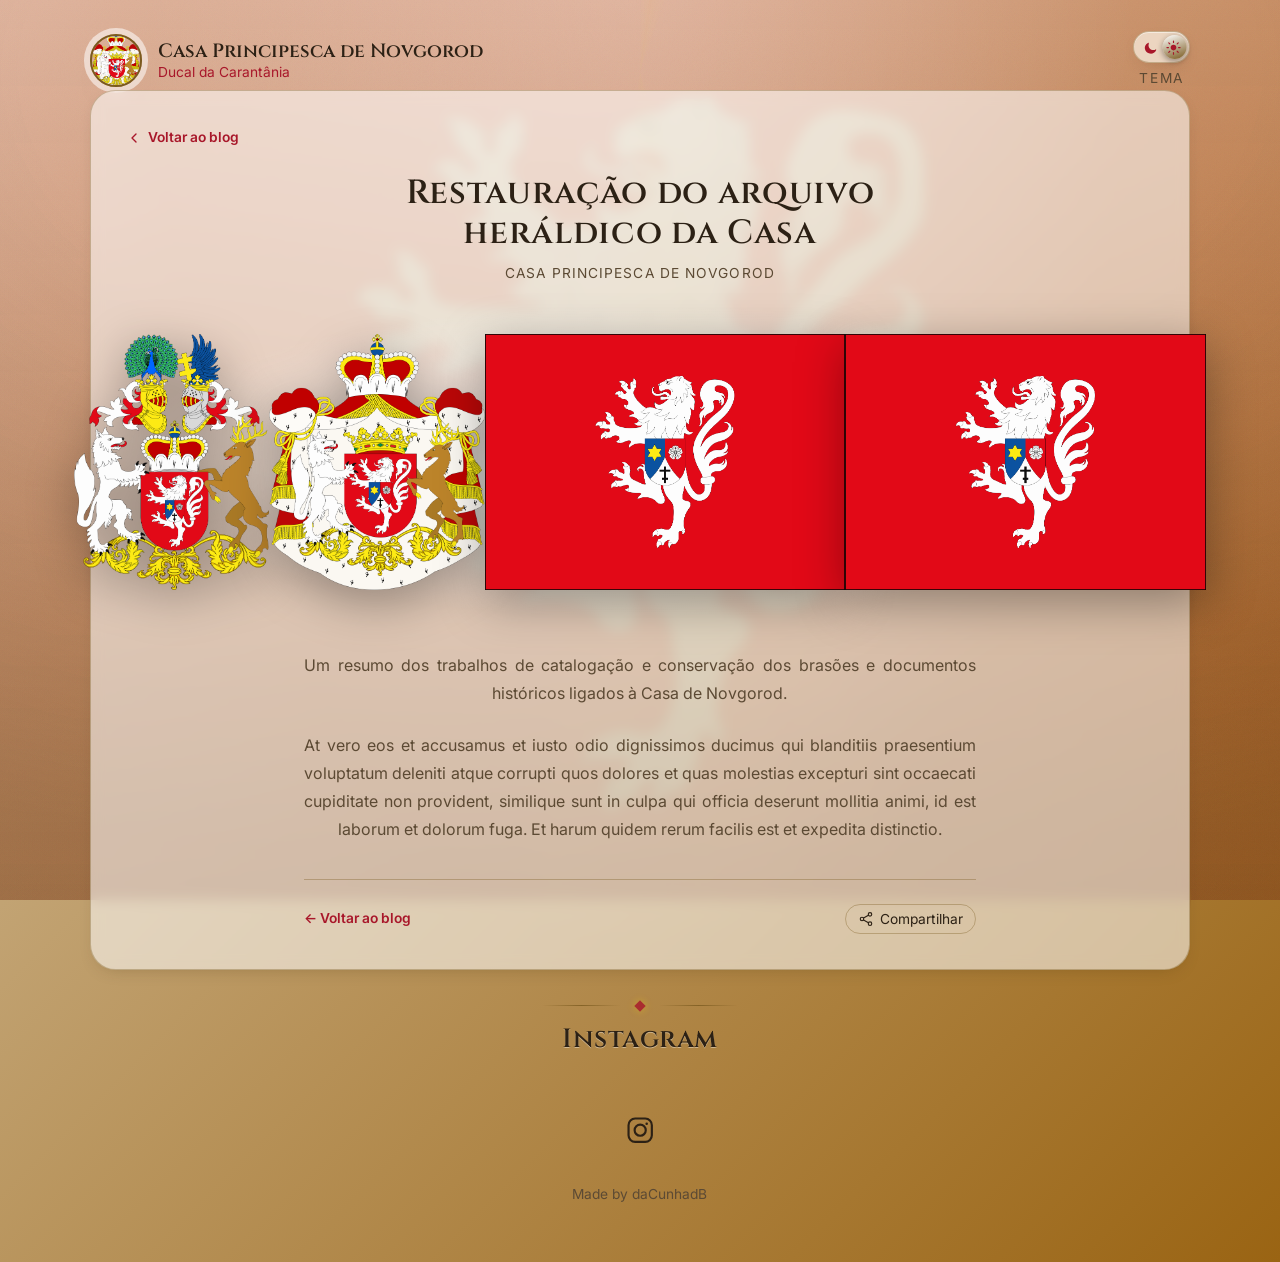
==== blog0001.html @ 318460b1 "Blog" ====
<!DOCTYPE html>
<html lang="pt-BR">
  <head>
    <meta charset="UTF-8" />
    <meta http-equiv="X-UA-Compatible" content="IE=edge" />
    <meta name="viewport" content="width=device-width, initial-scale=1.0" />
    <meta name="robots" content="noindex,nofollow" />
    <meta name="theme-color" content="#382e2e" />
    <meta
      name="description"
      content="Restauração do arquivo heráldico da Casa Principesca de Novgorod: catalogação e conservação de brasões e documentos históricos."
    />

    <meta property="og:type" content="article" />
    <meta property="og:title" content="Restauração do arquivo heráldico da Casa — Blog" />
    <meta property="og:description" content="Casa Principesca de Novgorod e Ducal da Carantânia" />
    <meta property="og:image" content="./assets/brasao-grandes-armas.png" />
    <meta property="og:url" content="https://valukassmolensk.github.io/novgorod/blog0001.html" />

    <link rel="icon" type="image/png" href="./assets/card.png" />
    <link rel="shortcut icon" type="image/png" href="./assets/card.png" />
    <link rel="canonical" href="https://valukassmolensk.github.io/novgorod/blog0001.html" />

    <title>Restauração do arquivo heráldico da Casa — Casa Principesca de Novgorod</title>

    <link rel="preconnect" href="https://fonts.googleapis.com" />
    <link rel="preconnect" href="https://fonts.gstatic.com" crossorigin />
    <link
      href="https://fonts.googleapis.com/css2?family=Cinzel:wght@500;600;700&family=Inter:wght@400;500;600&display=swap"
      rel="stylesheet"
    />
    <link rel="stylesheet" href="./style.css" />
    <noscript>
      <style>
        .reveal {
          opacity: 1 !important;
          transform: none !important;
        }
      </style>
    </noscript>
  </head>

  <body>
    <!-- Cena de fundo: bandeira animada + véu de profundidade + raios de luz + textura -->
    <div class="scene" aria-hidden="true">
      <div class="scene__flag"></div>
      <div class="scene__vignette"></div>
      <div class="scene__rays"></div>
      <div class="scene__grain"></div>
    </div>

    <!-- Filtro SVG usado para dar à bandeira um leve ondular de tecido -->
    <svg class="sr-only-svg" aria-hidden="true" focusable="false">
      <filter id="cloth-wave" x="-20%" y="-20%" width="140%" height="140%">
        <feTurbulence
          type="fractalNoise"
          baseFrequency="0.008 0.014"
          numOctaves="2"
          seed="7"
          result="noise"
        >
          <animate
            attributeName="baseFrequency"
            dur="26s"
            values="0.008 0.014;0.012 0.009;0.008 0.014"
            repeatCount="indefinite"
          />
        </feTurbulence>
        <feDisplacementMap in="SourceGraphic" in2="noise" scale="22" xChannelSelector="R" yChannelSelector="G" />
      </filter>
    </svg>

    <div class="progress-banner" id="progressBanner" aria-hidden="true"></div>

    <div class="container">
      <header class="hero hero--compact">
        <a class="brand-link" href="./index.html" aria-label="Voltar à página inicial da Casa de Novgorod">
          <div class="avatar avatar--sm">
            <img
              id="avatarImg"
              src="./assets/card.png"
              alt="Selo da Casa Principesca de Novgorod"
              width="64"
              height="64"
            />
          </div>
          <span class="brand-link__text">
            <strong>Casa Principesca de Novgorod</strong>
            <em>Ducal da Carantânia</em>
          </span>
        </a>

        <div class="theme-toggle-wrap">
          <button
            id="themeToggle"
            class="theme-toggle"
            type="button"
            role="switch"
            aria-checked="false"
            aria-label="Alternar entre tema escuro e claro"
          >
            <svg class="icon icon-moon" viewBox="0 0 24 24" aria-hidden="true" focusable="false">
              <path
                fill="currentColor"
                d="M20.4 14.9c-1.6.9-3.4 1.3-5.3.9-2.7-.5-4.9-2.4-5.8-4.9-.6-1.7-.6-3.5 0-5.1.3-.8-.5-1.6-1.3-1.2C4.4 6.3 2.5 9.9 3.1 13.7c.6 4 3.9 7.2 7.9 7.8 4.3.6 8.2-1.7 9.9-5.4.4-.8-.4-1.6-1.2-1.2z"
              />
            </svg>
            <svg class="icon icon-sun" viewBox="0 0 24 24" aria-hidden="true" focusable="false">
              <circle cx="12" cy="12" r="4.4" fill="currentColor" />
              <g stroke="currentColor" stroke-width="1.8" stroke-linecap="round">
                <line x1="12" y1="1.6" x2="12" y2="4" />
                <line x1="12" y1="20" x2="12" y2="22.4" />
                <line x1="1.6" y1="12" x2="4" y2="12" />
                <line x1="20" y1="12" x2="22.4" y2="12" />
                <line x1="4.5" y1="4.5" x2="6.2" y2="6.2" />
                <line x1="17.8" y1="17.8" x2="19.5" y2="19.5" />
                <line x1="4.5" y1="19.5" x2="6.2" y2="17.8" />
                <line x1="17.8" y1="6.2" x2="19.5" y2="4.5" />
              </g>
            </svg>
            <span class="toggle-knob"></span>
          </button>
          <span class="toggle-label">Tema</span>
        </div>
      </header>

      <main>
        <article
          class="post reveal"
          data-share-title="Restauração do arquivo heráldico da Casa"
          data-share-url="https://valukassmolensk.github.io/novgorod/blog0001.html"
        >
          <a class="post__back" href="./index.html#blog">
            <svg class="icon" viewBox="0 0 24 24" aria-hidden="true" focusable="false">
              <path
                fill="none"
                stroke="currentColor"
                stroke-width="2"
                stroke-linecap="round"
                stroke-linejoin="round"
                d="M15 18l-6-6 6-6"
              />
            </svg>
            Voltar ao blog
          </a>

          <header class="post__header">
            <h1>Restauração do arquivo heráldico da Casa</h1>
            <p class="post__meta">Casa Principesca de Novgorod</p>
          </header>

          <div class="post__hero">
            <img
              src="./assets/brasao-grandes-armas.png"
              alt="Grandes Armas da Casa de Novgorod"
              loading="lazy"
              decoding="async"
            />
              <img
              src="./assets/brasao-pequenas-armas.png"
              alt="Pequenas Armas da Casa de Novgorod"
              loading="lazy"
              decoding="async"
            />
              <img
              src="./assets/bandeira.png"
              alt="Bandeira da Casa"
              loading="lazy"
              decoding="async"
            />
              <img
              src="./assets/bandeira-da-corte.png"
              alt="Bandeira da Côrte"
              loading="lazy"
              decoding="async"
            />
          </div>

          <div class="post__body">
            <p>
              Um resumo dos trabalhos de catalogação e conservação dos brasões e documentos
              históricos ligados à Casa de Novgorod.
            </p>
            <!-- Substitua o parágrafo abaixo pelo conteúdo real da publicação -->
            <p>
              At vero eos et accusamus et iusto odio dignissimos ducimus qui blanditiis
              praesentium voluptatum deleniti atque corrupti quos dolores et quas molestias
              excepturi sint occaecati cupiditate non provident, similique sunt in culpa qui
              officia deserunt mollitia animi, id est laborum et dolorum fuga. Et harum quidem
              rerum facilis est et expedita distinctio.
            </p>
          </div>

          <div class="post__actions">
            <a href="./index.html#blog" class="blog-post__link">← Voltar ao blog</a>
            <button class="share-btn" type="button" aria-label="Compartilhar publicação">
              <svg class="icon" viewBox="0 0 24 24" aria-hidden="true" focusable="false">
                <g fill="none" stroke="currentColor" stroke-width="1.7" stroke-linecap="round" stroke-linejoin="round">
                  <circle cx="18" cy="5" r="2.6" />
                  <circle cx="6" cy="12" r="2.6" />
                  <circle cx="18" cy="19" r="2.6" />
                  <line x1="8.3" y1="10.6" x2="15.7" y2="6.4" />
                  <line x1="8.3" y1="13.4" x2="15.7" y2="17.6" />
                </g>
              </svg>
              <span>Compartilhar</span>
            </button>
          </div>
        </article>
      </main>

      <footer>
        <div class="divider" aria-hidden="true"><span class="divider__mark"></span></div>

        <h2 class="section-title">Instagram</h2>
        <ul class="social" id="social">
          <li>
            <a
              href="https://instagram.com/armice.novgorod"
              aria-label="Instagram da Casa de Novgorod"
              target="_blank"
              rel="noopener"
            >
              <svg class="icon" viewBox="0 0 24 24" aria-hidden="true" focusable="false">
                <g fill="none" stroke="currentColor" stroke-width="1.7">
                  <rect x="2.8" y="2.8" width="18.4" height="18.4" rx="5.2" />
                  <circle cx="12" cy="12" r="4.4" />
                  <circle cx="17.15" cy="6.85" r="1" fill="currentColor" stroke="none" />
                </g>
              </svg>
            </a>
          </li>
        </ul>

        <p class="credit">
          <a href="https://www.instagram.com/dacunhadb" target="_blank" rel="noopener">Made by daCunhadB</a>
        </p>
      </footer>
    </div>

    <div id="toast" class="toast" role="status" aria-live="polite"></div>

    <script src="./scripts.js"></script>
  </body>
</html>
---- style.css ----
/* ==========================================================================
   Casa Principesca de Novgorod — folha de estilos
   Organização:
   1. Reset & tokens (design system)
   2. Cena de fundo animada (bandeira, véu, raios, textura)
   3. Base tipográfica e utilitários
   4. Barra de progresso (rolagem)
   5. Cabeçalho / perfil / alternador de tema
   6. Ornamentos e divisores
   7. Blog
   8. Links externos
   9. Legado (texto + emblema)
   10. Multimídia
   11. Rodapé / redes sociais
   12. Animações de revelação
   13. Toast (feedback de compartilhamento)
   14. Media queries — responsividade
   15. Acessibilidade (foco, movimento reduzido)
   ========================================================================== */

/* -------------------------------------------------------------------------
   1. Reset & tokens
   ------------------------------------------------------------------------- */
*,
*::before,
*::after {
  margin: 0;
  padding: 0;
  box-sizing: border-box;
  -webkit-font-smoothing: antialiased;
  -moz-osx-font-smoothing: grayscale;
}

:root {
  /* --- Paleta "Império" (tema escuro, padrão) --- */
  --darkbrown: #382e2e;
  --lightbrown: #503b1f;
  --bg-degrees: 135deg;

  --ink: #d6d0c4;
  --ink-dim: #a89e8f;
  --stroke: #c9c9c9;
  --accent: #ffd700;
  --accent-deep: #a8172a;      /* vermelho extraído da bandeira */
  --accent-deep-ink: #ffb3ba;

  --surface: rgba(255, 255, 255, 0.06);
  --surface-hover: rgba(255, 255, 255, 0.1);
  --surface-strong: rgba(20, 15, 12, 0.55);
  --card-border: rgba(201, 201, 201, 0.35);

  --shadow-1: 0 6px 18px -8px rgba(0, 0, 0, 0.55);
  --shadow-2: 0 20px 48px -20px rgba(0, 0, 0, 0.65);
  --shadow-inset: inset 0 1px 0 rgba(255, 255, 255, 0.08);

  --body-bg: radial-gradient(
      ellipse at 50% -10%,
      rgba(255, 215, 0, 0.08),
      transparent 55%
    ),
    linear-gradient(var(--bg-degrees), var(--darkbrown) 0%, var(--lightbrown) 100%);

  /* --- Escala tipográfica fluida --- */
  --font-display: "Cinzel", "Times New Roman", serif;
  --font-body: "Inter", system-ui, sans-serif;

  --fs-hero: clamp(1.65rem, 1.15rem + 2.2vw, 2.6rem);
  --fs-h2: clamp(1.2rem, 1rem + 1vw, 1.65rem);
  --fs-h3: clamp(1.05rem, 0.95rem + 0.5vw, 1.25rem);
  --fs-body: clamp(0.92rem, 0.88rem + 0.2vw, 1rem);
  --fs-small: clamp(0.78rem, 0.75rem + 0.15vw, 0.86rem);

  /* --- Espaçamento --- */
  --space-1: 0.25rem;
  --space-2: 0.5rem;
  --space-3: 1rem;
  --space-4: 1.5rem;
  --space-5: 2.25rem;
  --space-6: 3.5rem;

  /* --- Forma & movimento --- */
  --radius-sm: 0.6rem;
  --radius-md: 1.1rem;
  --radius-lg: 1.6rem;
  --radius-pill: 999px;

  --ease-royal: cubic-bezier(0.22, 0.61, 0.36, 1);
  --dur-1: 0.25s;
  --dur-2: 0.45s;
  --dur-3: 0.9s;
}

/* --- Paleta "Restauração" (tema claro) ---
   Corrige o problema de contraste do original: o texto passa a usar
   tinta escura sobre o fundo claro, em vez de prata sobre prata. */
html.light {
  --darkbrown: #d8c6a8;
  --lightbrown: #9a6413;
  --bg-degrees: 135deg;

  --ink: #2c2115;
  --ink-dim: #5c4a34;
  --stroke: #7a5a1f;
  --accent: #a8172a;
  --accent-deep: #7a5a1f;
  --accent-deep-ink: #5c1119;

  --surface: rgba(255, 255, 255, 0.55);
  --surface-hover: rgba(255, 255, 255, 0.78);
  --surface-strong: rgba(255, 250, 240, 0.65);
  --card-border: rgba(122, 90, 31, 0.35);

  --shadow-1: 0 6px 18px -10px rgba(60, 40, 10, 0.35);
  --shadow-2: 0 20px 48px -22px rgba(60, 40, 10, 0.4);
  --shadow-inset: inset 0 1px 0 rgba(255, 255, 255, 0.5);

  --body-bg: radial-gradient(
      ellipse at 50% -10%,
      rgba(255, 255, 255, 0.35),
      transparent 55%
    ),
    linear-gradient(var(--bg-degrees), var(--darkbrown) 0%, var(--lightbrown) 100%);
}

/* -------------------------------------------------------------------------
   2. Cena de fundo animada — bandeira, véu, raios, textura
   ------------------------------------------------------------------------- */
html,
body {
  min-height: 100%;
}

body {
  background: var(--body-bg);
  transition: background var(--dur-3) var(--ease-royal);
}

.scene {
  position: fixed;
  inset: 0;
  z-index: -3;
  overflow: hidden;
  pointer-events: none;
}

.scene__flag {
  position: absolute;
  inset: -6% -6%;
  background-image: url("./assets/bandeira.png");
  background-image: var(--flag-image, image-set(url("./assets/bandeira.webp") type("image/webp"), url("./assets/bandeira.png") type("image/png")));
  background-repeat: no-repeat;
  background-position: center 30%;
  background-size: cover;
  opacity: 0.16;
  filter: url(#cloth-wave) saturate(1.05);
  transform: translate3d(0, calc(var(--scroll-y, 0) * -0.04px), 0) scale(1.04);
  will-change: transform;
  transition: opacity var(--dur-3) var(--ease-royal);
}

html.light .scene__flag {
  opacity: 0.15;
  mix-blend-mode: multiply;
}

.scene__vignette {
  position: absolute;
  inset: 0;
  background: radial-gradient(
      120% 90% at 50% 8%,
      transparent 35%,
      rgba(10, 6, 4, 0.55) 100%
    ),
    linear-gradient(180deg, rgba(0, 0, 0, 0.25), rgba(0, 0, 0, 0.45) 70%, rgba(0, 0, 0, 0.6));
}

html.light .scene__vignette {
  background: radial-gradient(
      120% 90% at 50% 8%,
      transparent 40%,
      rgba(90, 65, 25, 0.25) 100%
    ),
    linear-gradient(180deg, rgba(255, 255, 255, 0.12), rgba(90, 65, 25, 0.08) 70%, rgba(90, 65, 25, 0.18));
}

.scene__rays {
  position: absolute;
  inset: -20%;
  background: conic-gradient(
    from 0deg at 50% 20%,
    transparent 0deg,
    rgba(255, 215, 0, 0.05) 8deg,
    transparent 20deg,
    transparent 160deg,
    rgba(255, 215, 0, 0.04) 172deg,
    transparent 190deg,
    transparent 360deg
  );
  animation: rays-drift 90s linear infinite;
  mix-blend-mode: screen;
}

html.light .scene__rays {
  mix-blend-mode: overlay;
  opacity: 0.6;
}

.scene__grain {
  position: absolute;
  inset: 0;
  opacity: 0.05;
  mix-blend-mode: overlay;
  background-image: url("data:image/svg+xml;utf8,<svg xmlns='http://www.w3.org/2000/svg' width='160' height='160'><filter id='n'><feTurbulence type='fractalNoise' baseFrequency='0.85' numOctaves='2' stitchTiles='stitch'/></filter><rect width='100%25' height='100%25' filter='url(%23n)'/></svg>");
  background-size: 160px 160px;
}

.sr-only-svg {
  position: absolute;
  width: 0;
  height: 0;
  overflow: hidden;
}

@keyframes rays-drift {
  from {
    transform: rotate(0deg);
  }
  to {
    transform: rotate(360deg);
  }
}

/* -------------------------------------------------------------------------
   3. Base tipográfica e utilitários
   ------------------------------------------------------------------------- */
body {
  font-family: var(--font-body);
  color: var(--ink);
  font-size: var(--fs-body);
  line-height: 1.65;
}

h1,
h2,
h3 {
  font-family: var(--font-display);
  font-weight: 600;
  letter-spacing: 0.02em;
  color: var(--ink);
}

a {
  color: inherit;
}

img {
  max-width: 100%;
  display: block;
}

ul {
  list-style: none;
}

button {
  font-family: inherit;
  color: inherit;
}

.container {
  width: min(92%, 46rem);
  margin: 0 auto;
  padding-block: clamp(1.25rem, 1rem + 1.2vw, 2.5rem) var(--space-6);
}

.section {
  padding-block: var(--space-5);
}

.section-title {
  font-size: var(--fs-h2);
  text-align: center;
  margin-bottom: var(--space-4);
  text-shadow: 0 2px 10px rgba(0, 0, 0, 0.35);
}

html.light .section-title {
  text-shadow: 0 1px 0 rgba(255, 255, 255, 0.4);
}

.section-subtitle {
  font-size: var(--fs-h3);
  text-align: center;
  margin-bottom: var(--space-3);
  color: var(--accent);
}

.texto-justificado {
  text-align: justify;
  text-align-last: center;
  font-size: var(--fs-body);
  color: var(--ink-dim);
  max-width: 42rem;
  margin-inline: auto;
}

.texto-justificado + .texto-justificado {
  margin-top: var(--space-4);
}

/* -------------------------------------------------------------------------
   4. Barra de progresso (rolagem) — a "bandeira" desenrolando
   ------------------------------------------------------------------------- */
.progress-banner {
  position: fixed;
  top: 0;
  left: 0;
  height: 3px;
  width: 0%;
  background: linear-gradient(90deg, var(--accent-deep), var(--accent));
  z-index: 60;
  transition: width 0.12s linear;
  box-shadow: 0 0 12px rgba(255, 215, 0, 0.55);
}

/* -------------------------------------------------------------------------
   5. Cabeçalho / perfil / alternador de tema
   ------------------------------------------------------------------------- */
.hero {
  display: flex;
  flex-direction: column;
  align-items: center;
  text-align: center;
  gap: var(--space-4);
}

#profile {
  display: flex;
  flex-direction: column;
  align-items: center;
  gap: var(--space-2);
}

.avatar {
  position: relative;
  width: clamp(5.5rem, 5rem + 3vw, 8rem);
  height: clamp(5.5rem, 5rem + 3vw, 8rem);
  border-radius: 50%;
  overflow: hidden;
  border: 2px solid var(--stroke);
  box-shadow: 0 0 0 6px var(--surface), var(--shadow-2);
  transition: transform var(--dur-2) var(--ease-royal), box-shadow var(--dur-2) var(--ease-royal);
}

.avatar:hover {
  transform: scale(1.04) rotate(-1deg);
  box-shadow: 0 0 0 6px var(--surface), 0 0 24px 2px rgba(255, 215, 0, 0.35), var(--shadow-2);
}

.avatar img {
  width: 100%;
  height: 100%;
  object-fit: cover;
  transition: opacity var(--dur-2) var(--ease-royal);
}

.hero h1 {
  font-size: var(--fs-hero);
  line-height: 1.15;
  text-shadow: 0 3px 16px rgba(0, 0, 0, 0.45);
}

.subtitle {
  font-family: var(--font-display);
  font-size: var(--fs-h3);
  color: var(--accent);
  letter-spacing: 0.03em;
}

.dates {
  color: var(--ink-dim);
  font-size: var(--fs-small);
  line-height: 1.5;
}

.flag-emoji {
  font-size: 1.1rem;
  filter: drop-shadow(0 2px 4px rgba(0, 0, 0, 0.4));
}

.theme-toggle-wrap {
  display: flex;
  flex-direction: column;
  align-items: center;
  gap: var(--space-1);
}

.toggle-label {
  font-size: var(--fs-small);
  letter-spacing: 0.12em;
  text-transform: uppercase;
  color: var(--ink-dim);
}

.theme-toggle {
  position: relative;
  width: 3.6rem;
  height: 2rem;
  border-radius: var(--radius-pill);
  border: 1px solid var(--card-border);
  background: var(--surface-strong);
  backdrop-filter: blur(0.35rem);
  -webkit-backdrop-filter: blur(0.35rem);
  cursor: pointer;
  display: flex;
  align-items: center;
  padding: 0 0.3rem;
  box-shadow: var(--shadow-inset), var(--shadow-1);
  transition: background var(--dur-2) var(--ease-royal);
}

.theme-toggle .icon {
  width: 0.95rem;
  height: 0.95rem;
  position: relative;
  z-index: 1;
  flex: 1;
  margin-inline: auto;
  color: var(--ink-dim);
  transition: color var(--dur-2) var(--ease-royal);
}

.theme-toggle .icon-moon {
  color: var(--accent);
}

html.light .theme-toggle .icon-sun {
  color: var(--accent);
}

.toggle-knob {
  position: absolute;
  top: 50%;
  left: 0.2rem;
  width: 1.5rem;
  height: 1.5rem;
  border-radius: 50%;
  background: linear-gradient(160deg, #fff, var(--stroke));
  box-shadow: 0 2px 6px rgba(0, 0, 0, 0.4);
  transform: translateY(-50%);
  transition: transform var(--dur-2) var(--ease-royal);
}

html.light .toggle-knob {
  transform: translate(1.6rem, -50%);
}

.theme-toggle:hover .toggle-knob {
  filter: brightness(1.08);
}

.theme-toggle:focus-visible {
  outline: 2px solid var(--accent);
  outline-offset: 3px;
}

/* -------------------------------------------------------------------------
   6. Ornamentos e divisores
   ------------------------------------------------------------------------- */
.divider {
  display: flex;
  align-items: center;
  justify-content: center;
  gap: var(--space-3);
  margin-block: var(--space-2);
  opacity: 0.8;
}

.divider::before,
.divider::after {
  content: "";
  height: 1px;
  width: clamp(2.5rem, 6vw, 6rem);
  background: linear-gradient(90deg, transparent, var(--stroke), transparent);
}

.divider__mark {
  width: 0.5rem;
  height: 0.5rem;
  background: var(--accent);
  transform: rotate(45deg);
  box-shadow: 0 0 8px rgba(255, 215, 0, 0.5);
}

/* -------------------------------------------------------------------------
   7. Blog
   ------------------------------------------------------------------------- */
.blog {
  display: flex;
  flex-wrap: wrap;
  gap: var(--space-4);
  justify-content: center;
}

.blog-post {
  flex: 1 1 17rem;
  max-width: 23rem;
  display: flex;
  flex-direction: column;
  background: var(--surface);
  border: 1px solid var(--card-border);
  border-radius: var(--radius-lg);
  overflow: hidden;
  backdrop-filter: blur(0.4rem);
  -webkit-backdrop-filter: blur(0.4rem);
  box-shadow: var(--shadow-1);
  transition: transform var(--dur-2) var(--ease-royal), box-shadow var(--dur-2) var(--ease-royal),
    border-color var(--dur-2) var(--ease-royal);
}

.blog-post:hover {
  transform: translateY(-4px);
  border-color: var(--accent);
  box-shadow: var(--shadow-2);
}

.blog-post__media {
  aspect-ratio: 16 / 20;
  overflow: hidden;
  display: flex;
  align-items: center;
  justify-content: center;
  padding: var(--space-5);
  background: radial-gradient(ellipse at center, var(--surface-hover), transparent 72%);
}

.blog-post__media img {
  width: auto;
  height: auto;
  max-width: 100%;
  max-height: 100%;
  object-fit: contain;
  filter: drop-shadow(0 10px 20px rgba(0, 0, 0, 0.35));
  transition: transform var(--dur-3) var(--ease-royal);
}

.blog-post:hover .blog-post__media img {
  transform: scale(1.05);
}

.blog-post__body {
  padding: var(--space-4);
  display: flex;
  flex-direction: column;
  gap: var(--space-2);
  flex: 1;
}

.blog-post__body h3 {
  font-family: var(--font-body);
  font-size: 1.02rem;
  font-weight: 600;
}

.blog-post__body p {
  font-size: var(--fs-small);
  color: var(--ink-dim);
  flex: 1;
}

.blog-post__actions {
  display: flex;
  align-items: center;
  justify-content: space-between;
  gap: var(--space-2);
  margin-top: var(--space-2);
  flex-wrap: wrap;
}

.blog-post__link {
  font-size: var(--fs-small);
  font-weight: 600;
  text-decoration: none;
  color: var(--accent);
  border-bottom: 1px solid transparent;
  transition: border-color var(--dur-1) ease;
}

.blog-post__link:hover,
.blog-post__link:focus-visible {
  border-color: var(--accent);
}

.share-btn {
  display: inline-flex;
  align-items: center;
  gap: 0.35rem;
  font-size: var(--fs-small);
  background: transparent;
  border: 1px solid var(--card-border);
  border-radius: var(--radius-pill);
  padding: 0.35rem 0.75rem;
  cursor: pointer;
  transition: background var(--dur-1) ease, border-color var(--dur-1) ease, transform var(--dur-1) ease;
}

.share-btn .icon {
  width: 1rem;
  height: 1rem;
}

.share-btn:hover,
.share-btn:focus-visible {
  background: var(--surface-hover);
  border-color: var(--accent);
  transform: translateY(-1px);
}

/* -------------------------------------------------------------------------
   7b. Página de publicação individual (post) e cabeçalho compacto
   ------------------------------------------------------------------------- */
.hero--compact {
  flex-direction: row;
  align-items: center;
  justify-content: space-between;
  gap: var(--space-3);
  text-align: left;
  flex-wrap: wrap;
}

.brand-link {
  display: flex;
  align-items: center;
  gap: var(--space-3);
  text-decoration: none;
  color: inherit;
}

.brand-link:hover .avatar,
.brand-link:focus-visible .avatar {
  transform: scale(1.04);
}

.brand-link__text {
  display: flex;
  flex-direction: column;
  line-height: 1.3;
}

.brand-link__text strong {
  font-family: var(--font-display);
  font-size: clamp(1rem, 0.9rem + 0.5vw, 1.2rem);
  font-weight: 600;
}

.brand-link__text em {
  font-style: normal;
  font-size: var(--fs-small);
  color: var(--accent);
}

.avatar--sm {
  width: clamp(2.75rem, 2.5rem + 1vw, 3.5rem);
  height: clamp(2.75rem, 2.5rem + 1vw, 3.5rem);
}

.post {
  background: var(--surface);
  border: 1px solid var(--card-border);
  border-radius: var(--radius-lg);
  padding: clamp(1.25rem, 1rem + 1.5vw, 2.5rem);
  backdrop-filter: blur(0.4rem);
  -webkit-backdrop-filter: blur(0.4rem);
  box-shadow: var(--shadow-1);
}

.post__back {
  display: inline-flex;
  align-items: center;
  gap: 0.4rem;
  font-size: var(--fs-small);
  font-weight: 600;
  text-decoration: none;
  color: var(--accent);
  margin-bottom: var(--space-4);
}

.post__back .icon {
  width: 1rem;
  height: 1rem;
}

.post__back:hover,
.post__back:focus-visible {
  text-decoration: underline;
}

.post__header {
  max-width: 42rem;
  margin-inline: auto;
  text-align: center;
  margin-bottom: var(--space-4);
}

.post__header h1 {
  font-size: clamp(1.4rem, 1.15rem + 1.4vw, 2.1rem);
  line-height: 1.2;
}

.post__meta {
  margin-top: var(--space-2);
  font-size: var(--fs-small);
  color: var(--ink-dim);
  text-transform: uppercase;
  letter-spacing: 0.08em;
}

.post__hero {
  display: flex;
  align-items: center;
  justify-content: center;
  max-height: 20rem;
  padding: clamp(1rem, 0.8rem + 1vw, 2rem);
  margin-bottom: var(--space-5);
  border-radius: var(--radius-md);
  background: radial-gradient(ellipse at center, var(--surface-hover), transparent 72%);
}

.post__hero img {
  max-width: 100%;
  max-height: 16rem;
  object-fit: contain;
  filter: drop-shadow(0 12px 24px rgba(0, 0, 0, 0.35));
}

.post__body {
  max-width: 42rem;
  margin-inline: auto;
  display: flex;
  flex-direction: column;
  gap: var(--space-4);
}

.post__body p {
  text-align: justify;
  text-align-last: center;
  color: var(--ink-dim);
  line-height: 1.75;
}

.post__actions {
  max-width: 42rem;
  margin: var(--space-5) auto 0;
  display: flex;
  align-items: center;
  justify-content: space-between;
  gap: var(--space-3);
  flex-wrap: wrap;
  padding-top: var(--space-4);
  border-top: 1px solid var(--card-border);
}

@media (max-width: 480px) {
  .hero--compact {
    justify-content: center;
    text-align: center;
  }

  .brand-link__text {
    align-items: flex-start;
  }
}

/* -------------------------------------------------------------------------
   8. Links externos
   ------------------------------------------------------------------------- */
.link-row {
  display: flex;
  flex-wrap: wrap;
  justify-content: center;
  gap: var(--space-4);
}

.icon-link {
  width: clamp(4rem, 3.6rem + 1.5vw, 5rem);
  height: clamp(4rem, 3.6rem + 1.5vw, 5rem);
  border-radius: 50%;
  display: flex;
  align-items: center;
  justify-content: center;
  border: 2px solid var(--stroke);
  background: var(--surface);
  backdrop-filter: blur(0.25rem);
  -webkit-backdrop-filter: blur(0.25rem);
  text-decoration: none;
  overflow: hidden;
  box-shadow: var(--shadow-1);
  transition: transform var(--dur-2) var(--ease-royal), border-color var(--dur-2) var(--ease-royal),
    background var(--dur-2) var(--ease-royal), box-shadow var(--dur-2) var(--ease-royal);
}

.icon-link .icon {
  width: 44%;
  height: 44%;
}

.icon-link img {
  width: 68%;
  height: 68%;
  object-fit: contain;
}

.icon-link:hover,
.icon-link:focus-visible {
  border-color: var(--accent);
  background: var(--lightbrown);
  transform: translateY(-3px) scale(1.05);
  box-shadow: var(--shadow-2);
}

/* -------------------------------------------------------------------------
   9. Legado (texto + emblema)
   ------------------------------------------------------------------------- */
.legado-content {
  display: flex;
  flex-direction: column;
  align-items: center;
  gap: var(--space-5);
}

.legado-emblem {
  width: clamp(8rem, 6rem + 12vw, 13rem);
  height: auto;
  filter: drop-shadow(0 12px 24px rgba(0, 0, 0, 0.4));
  animation: emblem-float 8s ease-in-out infinite;
}

@keyframes emblem-float {
  0%,
  100% {
    transform: translateY(0);
  }
  50% {
    transform: translateY(-8px);
  }
}

.legado-text {
  display: flex;
  flex-direction: column;
  gap: var(--space-4);
  background: var(--surface);
  border: 1px solid var(--card-border);
  border-radius: var(--radius-lg);
  padding: clamp(1.25rem, 1rem + 1.5vw, 2.25rem);
  backdrop-filter: blur(0.4rem);
  -webkit-backdrop-filter: blur(0.4rem);
  box-shadow: var(--shadow-1);
}

.legado-text .texto-justificado {
  max-width: none;
}

/* -------------------------------------------------------------------------
   10. Multimídia
   ------------------------------------------------------------------------- */
.video-grid {
  display: flex;
  flex-wrap: wrap;
  gap: var(--space-4);
  justify-content: center;
}

.video-card {
  flex: 1 1 20rem;
  max-width: 28rem;
  background: var(--surface);
  border: 1px solid var(--card-border);
  border-radius: var(--radius-md);
  overflow: hidden;
  box-shadow: var(--shadow-1);
  transition: transform var(--dur-2) var(--ease-royal), box-shadow var(--dur-2) var(--ease-royal);
}

.video-card:hover {
  transform: translateY(-3px);
  box-shadow: var(--shadow-2);
}

.video-wrapper {
  position: relative;
  aspect-ratio: 16 / 9;
  background: #000;
}

.video-wrapper iframe {
  position: absolute;
  inset: 0;
  width: 100%;
  height: 100%;
  border: 0;
}

.video-caption {
  padding: var(--space-3);
  font-size: var(--fs-small);
  text-align: center;
  color: var(--ink-dim);
}

/* -------------------------------------------------------------------------
   11. Rodapé / redes sociais
   ------------------------------------------------------------------------- */
footer {
  text-align: center;
  padding-top: var(--space-4);
}

.social {
  display: flex;
  justify-content: center;
  padding-block: var(--space-3);
}

.social a {
  display: flex;
  align-items: center;
  justify-content: center;
  width: 3.6rem;
  height: 3.6rem;
  border-radius: 50%;
  transition: background var(--dur-2) var(--ease-royal), transform var(--dur-2) var(--ease-royal),
    color var(--dur-2) var(--ease-royal);
}

.social a .icon {
  width: 1.9rem;
  height: 1.9rem;
}

.social a:hover,
.social a:focus-visible {
  background: var(--accent);
  color: var(--darkbrown);
  transform: translateY(-2px) rotate(-4deg);
}

.credit {
  font-size: var(--fs-small);
  color: var(--ink-dim);
  margin-top: var(--space-2);
}

.credit a {
  text-decoration: none;
  border-bottom: 1px solid transparent;
  transition: border-color var(--dur-1) ease;
}

.credit a:hover,
.credit a:focus-visible {
  border-color: currentColor;
}

/* -------------------------------------------------------------------------
   12. Animações de revelação (scroll)
   ------------------------------------------------------------------------- */
.reveal {
  opacity: 0;
  transform: translateY(18px);
  transition: opacity var(--dur-3) var(--ease-royal), transform var(--dur-3) var(--ease-royal);
}

.reveal.is-visible {
  opacity: 1;
  transform: translateY(0);
}

.blog-post.reveal:nth-child(2) {
  transition-delay: 0.08s;
}

.blog-post.reveal:nth-child(3) {
  transition-delay: 0.16s;
}

/* -------------------------------------------------------------------------
   13. Toast (feedback de compartilhamento)
   ------------------------------------------------------------------------- */
.toast {
  position: fixed;
  left: 50%;
  bottom: var(--space-5);
  transform: translate(-50%, 12px);
  background: var(--surface-strong);
  border: 1px solid var(--card-border);
  color: var(--ink);
  padding: 0.6rem 1.1rem;
  border-radius: var(--radius-pill);
  font-size: var(--fs-small);
  backdrop-filter: blur(0.4rem);
  -webkit-backdrop-filter: blur(0.4rem);
  box-shadow: var(--shadow-2);
  opacity: 0;
  pointer-events: none;
  transition: opacity var(--dur-2) var(--ease-royal), transform var(--dur-2) var(--ease-royal);
  z-index: 70;
}

.toast.is-visible {
  opacity: 1;
  transform: translate(-50%, 0);
}

/* -------------------------------------------------------------------------
   14. Media queries — responsividade
   ------------------------------------------------------------------------- */
@media (min-width: 640px) {
  .blog-post {
    flex-direction: row;
  }

  .blog-post__media {
    aspect-ratio: auto;
    width: 42%;
    flex-shrink: 0;
    align-self: stretch;
  }

  .legado-content {
    flex-direction: row;
    align-items: flex-start;
    justify-content: center;
    text-align: left;
  }

  .legado-text {
    max-width: 40rem;
  }

  .legado-text .texto-justificado {
    text-align: justify;
    text-align-last: left;
    margin-inline: 0;
  }

  .section-subtitle,
  .section-title {
    text-align: center;
  }
}

@media (min-width: 900px) {
  .container {
    width: min(88%, 62rem);
  }
}

@media (min-width: 1180px) {
  .container {
    width: min(86%, 74rem);
  }

  .legado-content,
  .video-grid {
    max-width: 62rem;
    margin-inline: auto;
  }
}

@media (max-width: 380px) {
  .icon-link {
    width: 3.6rem;
    height: 3.6rem;
  }

  .icon-link .icon {
    width: 42%;
    height: 42%;
  }
}

/* -------------------------------------------------------------------------
   15. Acessibilidade
   ------------------------------------------------------------------------- */
a:focus-visible,
button:focus-visible {
  outline: 2px solid var(--accent);
  outline-offset: 3px;
  border-radius: var(--radius-sm);
}

@media (prefers-reduced-motion: reduce) {
  *,
  *::before,
  *::after {
    animation-duration: 0.001ms !important;
    animation-iteration-count: 1 !important;
    transition-duration: 0.001ms !important;
    scroll-behavior: auto !important;
  }

  .scene__flag {
    transform: none !important;
  }

  .reveal {
    opacity: 1;
    transform: none;
  }
}
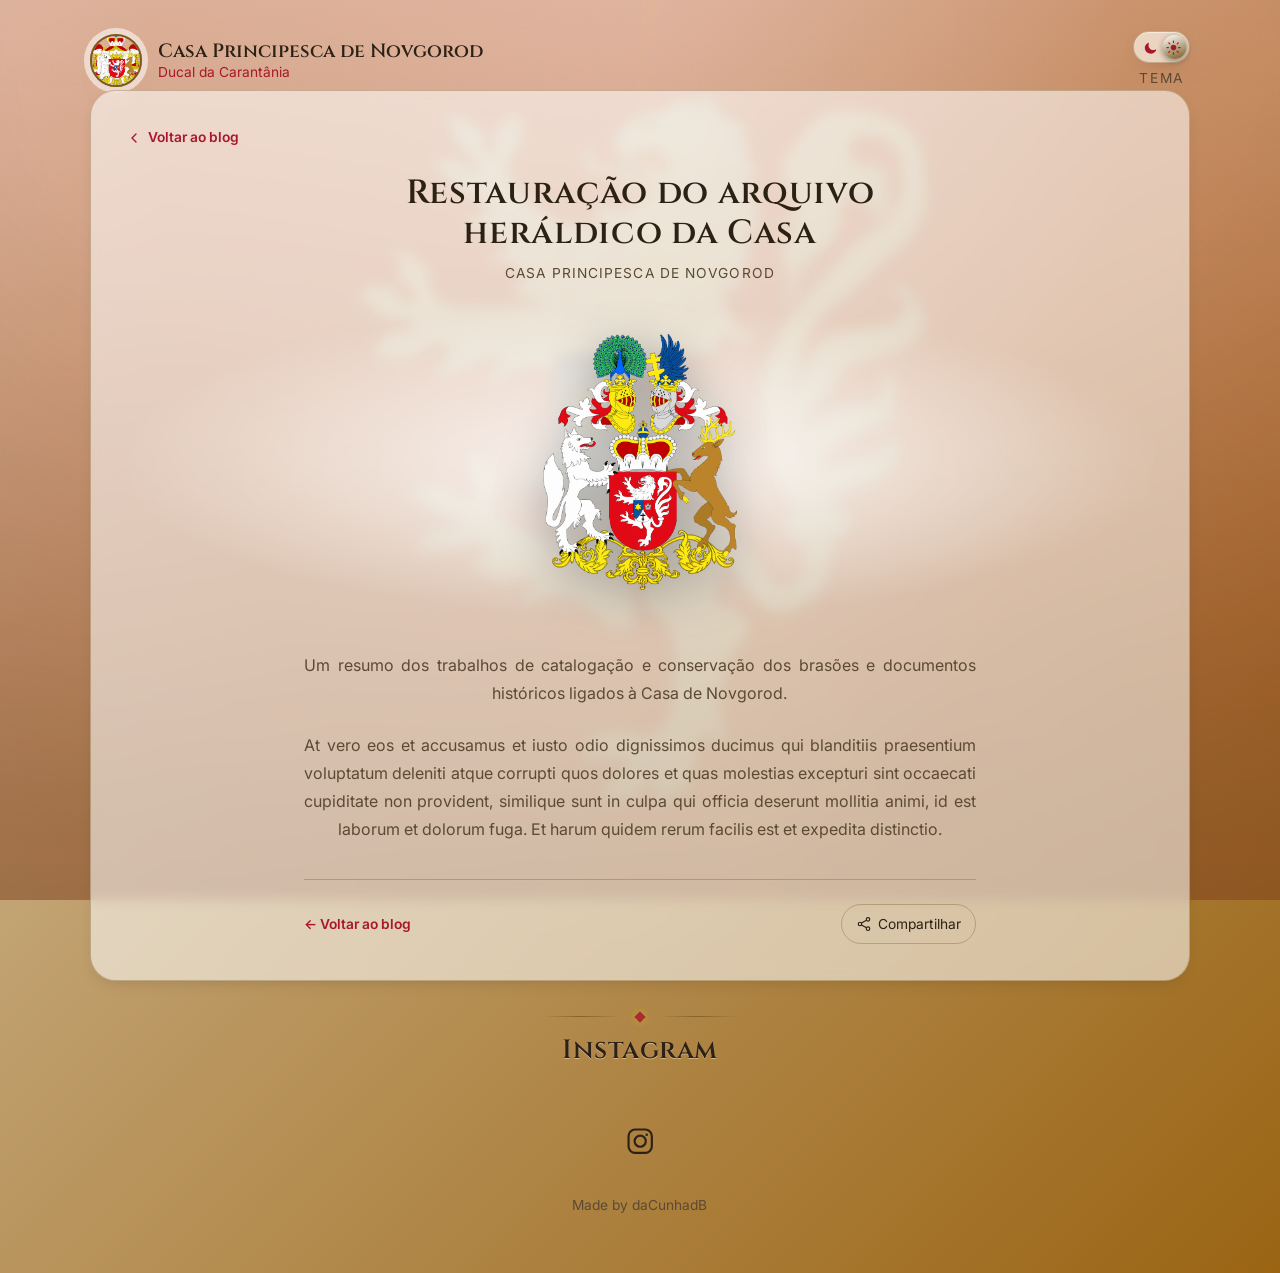
==== commit dd39e78c: "Blog" ====
--- a/blog0001.html
+++ b/blog0001.html
@@ -156,24 +156,6 @@
               loading="lazy"
               decoding="async"
             />
-              <img
-              src="./assets/brasao-pequenas-armas.png"
-              alt="Pequenas Armas da Casa de Novgorod"
-              loading="lazy"
-              decoding="async"
-            />
-              <img
-              src="./assets/bandeira.png"
-              alt="Bandeira da Casa"
-              loading="lazy"
-              decoding="async"
-            />
-              <img
-              src="./assets/bandeira-da-corte.png"
-              alt="Bandeira da Côrte"
-              loading="lazy"
-              decoding="async"
-            />
           </div>
 
           <div class="post__body">
--- a/style.css
+++ b/style.css
@@ -578,6 +578,9 @@
 }
 
 .blog-post__link {
+  display: inline-flex;
+  align-items: center;
+  min-height: 2.5rem;
   font-size: var(--fs-small);
   font-weight: 600;
   text-decoration: none;
@@ -594,12 +597,13 @@
 .share-btn {
   display: inline-flex;
   align-items: center;
+  min-height: 2.5rem;
   gap: 0.35rem;
   font-size: var(--fs-small);
   background: transparent;
   border: 1px solid var(--card-border);
   border-radius: var(--radius-pill);
-  padding: 0.35rem 0.75rem;
+  padding: 0.6rem 0.9rem;
   cursor: pointer;
   transition: background var(--dur-1) ease, border-color var(--dur-1) ease, transform var(--dur-1) ease;
 }
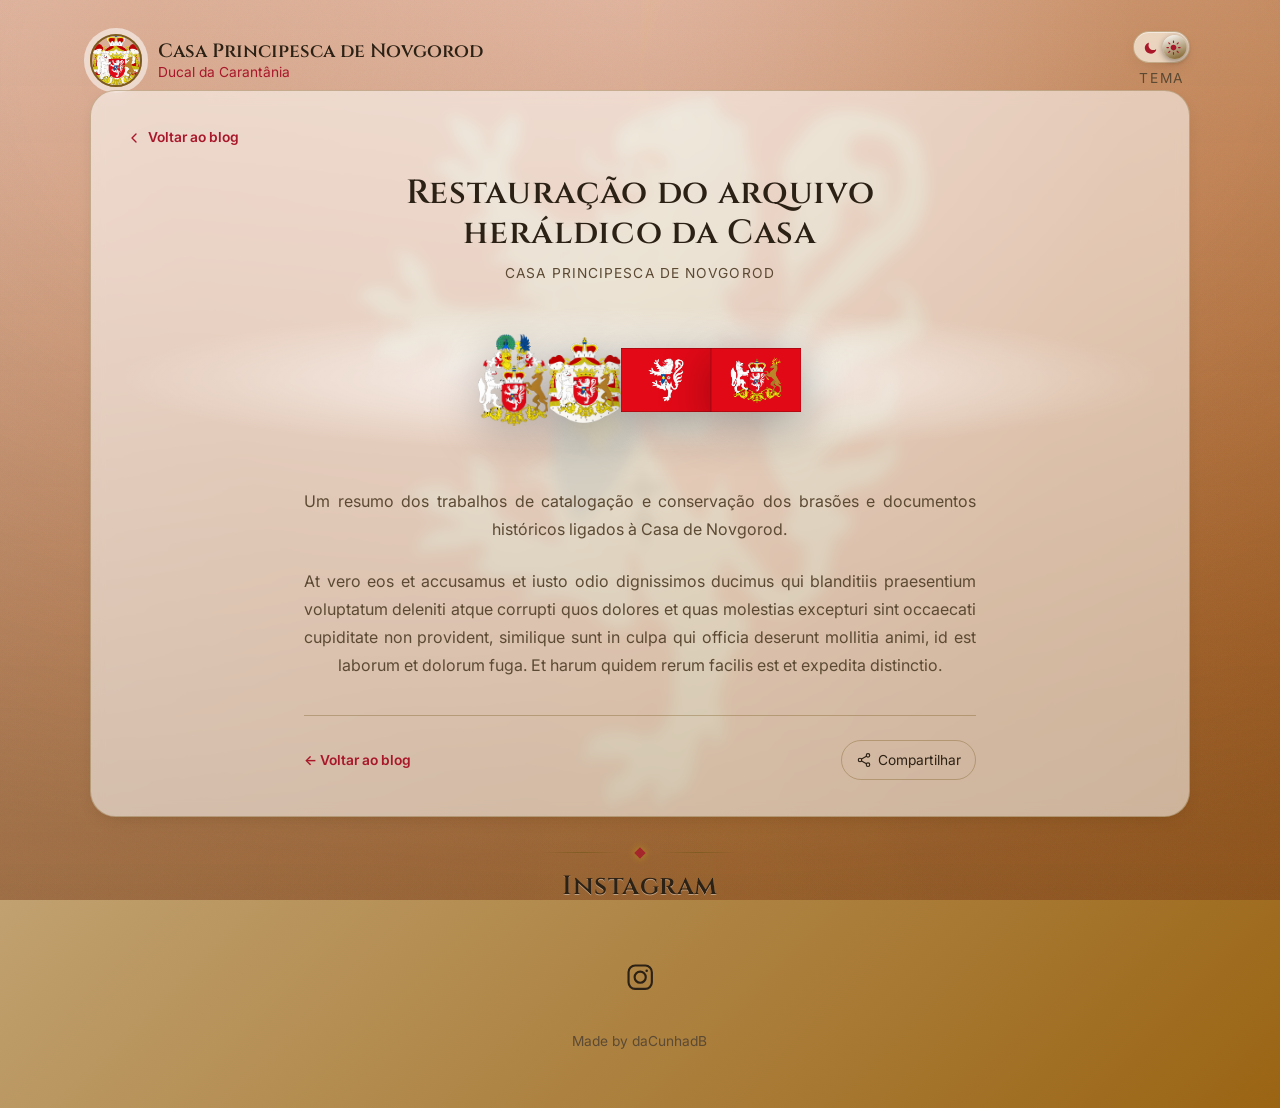
==== commit cead1907: "new layout" ====
--- a/blog0001.html
+++ b/blog0001.html
@@ -152,7 +152,36 @@
           <div class="post__hero">
             <img
               src="./assets/brasao-grandes-armas.png"
+              width="70"
+              height="auto"
+
               alt="Grandes Armas da Casa de Novgorod"
+              loading="lazy"
+              decoding="async"
+            />
+            <img
+              src="./assets/brasao-pequenas-armas.png"
+              width="73"
+              height="auto"
+
+              alt="Pequenas Armas da Casa de Novgorod"
+              loading="lazy"
+              decoding="async"
+            />
+            <img
+              src="./assets/bandeira.webp"
+              width="90"
+              height="auto"    
+
+              alt="Bandeira da Corte"
+              loading="lazy"
+              decoding="async"
+            />
+            <img
+              src="./assets/bandeira-da-casa.png"
+              width="90"
+              height="auto"              
+              alt="Bandeira
               loading="lazy"
               decoding="async"
             />
--- a/style.css
+++ b/style.css
@@ -539,7 +539,7 @@
   height: auto;
   max-width: 100%;
   max-height: 100%;
-  object-fit: contain;
+  object-fit: contain; gap: 3px;
   filter: drop-shadow(0 10px 20px rgba(0, 0, 0, 0.35));
   transition: transform var(--dur-3) var(--ease-royal);
 }
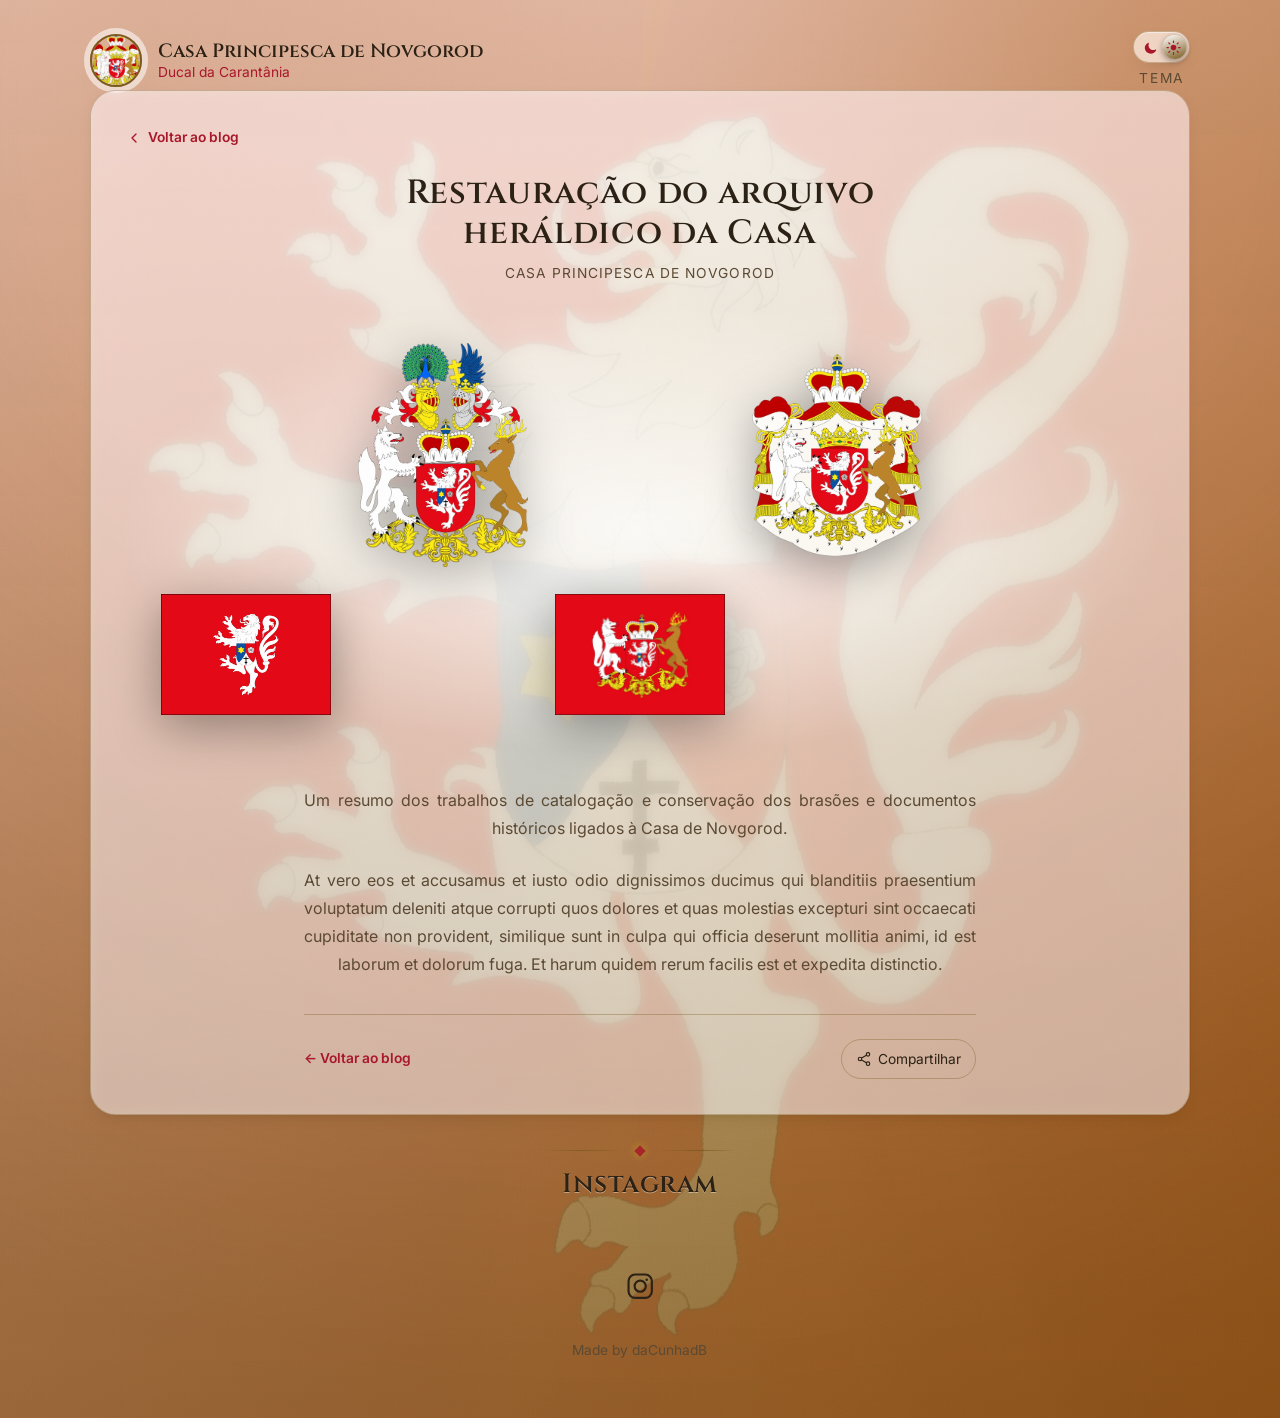
==== commit f4c0713f: "Animation" ====
--- a/blog0001.html
+++ b/blog0001.html
@@ -76,13 +76,16 @@
       <header class="hero hero--compact">
         <a class="brand-link" href="./index.html" aria-label="Voltar à página inicial da Casa de Novgorod">
           <div class="avatar avatar--sm">
-            <img
-              id="avatarImg"
-              src="./assets/card.png"
-              alt="Selo da Casa Principesca de Novgorod"
-              width="64"
-              height="64"
-            />
+            <picture>
+              <source id="avatarSource" srcset="./assets/card.webp" type="image/webp" />
+              <img
+                id="avatarImg"
+                src="./assets/card.png"
+                alt="Selo da Casa Principesca de Novgorod"
+                width="64"
+                height="64"
+              />
+            </picture>
           </div>
           <span class="brand-link__text">
             <strong>Casa Principesca de Novgorod</strong>
@@ -125,6 +128,13 @@
       </header>
 
       <main>
+        <!-- ================================================================
+             PUBLICAÇÃO INDIVIDUAL
+             Cabeçalho compacto acima traz o link de volta à Casa; abaixo,
+             o artigo (.post) reúne título, galeria de imagens de destaque
+             (.post__hero, em grade responsiva), corpo do texto e ações de
+             navegação/compartilhamento.
+             ================================================================ -->
         <article
           class="post reveal"
           data-share-title="Restauração do arquivo heráldico da Casa"
@@ -149,42 +159,46 @@
             <p class="post__meta">Casa Principesca de Novgorod</p>
           </header>
 
+          <!-- Galeria de imagens de destaque: .post__hero organiza-se em
+               grade responsiva (ver style.css §7b), adaptando-se de uma
+               coluna única no celular a várias colunas em telas largas. -->
           <div class="post__hero">
-            <img
-              src="./assets/brasao-grandes-armas.png"
-              width="70"
-              height="auto"
-
-              alt="Grandes Armas da Casa de Novgorod"
-              loading="lazy"
-              decoding="async"
-            />
-            <img
-              src="./assets/brasao-pequenas-armas.png"
-              width="73"
-              height="auto"
-
-              alt="Pequenas Armas da Casa de Novgorod"
-              loading="lazy"
-              decoding="async"
-            />
-            <img
-              src="./assets/bandeira.webp"
-              width="90"
-              height="auto"    
-
-              alt="Bandeira da Corte"
-              loading="lazy"
-              decoding="async"
-            />
-            <img
-              src="./assets/bandeira-da-casa.png"
-              width="90"
-              height="auto"              
-              alt="Bandeira
-              loading="lazy"
-              decoding="async"
-            />
+            <picture>
+              <source srcset="./assets/brasao-grandes-armas.webp" type="image/webp" />
+              <img
+                src="./assets/brasao-grandes-armas.png"
+                alt="Grandes Armas da Casa de Novgorod"
+                loading="lazy"
+                decoding="async"
+              />
+            </picture>
+            <picture>
+              <source srcset="./assets/brasao-pequenas-armas.webp" type="image/webp" />
+              <img
+                src="./assets/brasao-pequenas-armas.png"
+                alt="Pequenas Armas da Casa de Novgorod"
+                loading="lazy"
+                decoding="async"
+              />
+            </picture>
+            <picture>
+              <source srcset="./assets/bandeira.webp" type="image/webp" />
+              <img
+                src="./assets/bandeira.png"
+                alt="Bandeira da Corte"
+                loading="lazy"
+                decoding="async"
+              />
+            </picture>
+            <picture>
+              <source srcset="./assets/bandeira-da-casa.webp" type="image/webp" />
+              <img
+                src="./assets/bandeira-da-casa.png"
+                alt="Bandeira da Casa de Novgorod"
+                loading="lazy"
+                decoding="async"
+              />
+            </picture>
           </div>
 
           <div class="post__body">
@@ -220,6 +234,9 @@
         </article>
       </main>
 
+      <!-- ================================================================
+           RODAPÉ / REDES SOCIAIS
+           ================================================================ -->
       <footer>
         <div class="divider" aria-hidden="true"><span class="divider__mark"></span></div>
 
--- a/style.css
+++ b/style.css
@@ -1,21 +1,34 @@
 /* ==========================================================================
    Casa Principesca de Novgorod — folha de estilos
-   Organização:
-   1. Reset & tokens (design system)
-   2. Cena de fundo animada (bandeira, véu, raios, textura)
-   3. Base tipográfica e utilitários
-   4. Barra de progresso (rolagem)
-   5. Cabeçalho / perfil / alternador de tema
-   6. Ornamentos e divisores
-   7. Blog
-   8. Links externos
-   9. Legado (texto + emblema)
+   Compartilhada por index.html e por todas as páginas de publicação
+   (blog0001.html, blog0002.html, blog0003.html, e quaisquer novas).
+
+   Índice geral:
+   1.  Reset & tokens (design system: cores, tipografia fluida, espaçamento,
+       raios, durações/easing de transição)
+   2.  Cena de fundo animada (bandeira com deriva/ondulação + filtro SVG de
+       tecido, véu de profundidade, raios de luz, textura de grão,
+       transição de entrada de página)
+   3.  Base tipográfica e utilitários (títulos, links, <picture>/<img>,
+       transições globais de tema claro/escuro)
+   4.  Barra de progresso (rolagem)
+   5.  Cabeçalho / perfil / alternador de tema
+   6.  Ornamentos e divisores
+   7.  Blog (grade de publicações no índice)
+   7b. Página de publicação individual (post) + cabeçalho compacto +
+       galeria responsiva de imagens de destaque (.post__hero)
+   8.  Links externos
+   9.  Legado (texto + emblema)
    10. Multimídia
    11. Rodapé / redes sociais
-   12. Animações de revelação
+   12. Animações de revelação ao rolar (com atrasos escalonados)
    13. Toast (feedback de compartilhamento)
    14. Media queries — responsividade
    15. Acessibilidade (foco, movimento reduzido)
+
+   Convenção: cada bloco abaixo começa com um comentário de seção no mesmo
+   formato deste índice — ao adicionar um novo bloco de estilos, crie uma
+   seção própria e adicione uma entrada correspondente aqui.
    ========================================================================== */
 
 /* -------------------------------------------------------------------------
@@ -130,9 +143,26 @@
   min-height: 100%;
 }
 
+html {
+  scroll-behavior: smooth;
+}
+
 body {
   background: var(--body-bg);
   transition: background var(--dur-3) var(--ease-royal);
+  animation: page-enter 0.7s var(--ease-royal) both;
+}
+
+/* Transição suave de entrada de página (fade + leve elevação) */
+@keyframes page-enter {
+  from {
+    opacity: 0;
+    transform: translateY(6px);
+  }
+  to {
+    opacity: 1;
+    transform: translateY(0);
+  }
 }
 
 .scene {
@@ -145,7 +175,7 @@
 
 .scene__flag {
   position: absolute;
-  inset: -6% -6%;
+  inset: -10% -10%;
   background-image: url("./assets/bandeira.png");
   background-image: var(--flag-image, image-set(url("./assets/bandeira.webp") type("image/webp"), url("./assets/bandeira.png") type("image/png")));
   background-repeat: no-repeat;
@@ -153,7 +183,9 @@
   background-size: cover;
   opacity: 0.16;
   filter: url(#cloth-wave) saturate(1.05);
-  transform: translate3d(0, calc(var(--scroll-y, 0) * -0.04px), 0) scale(1.04);
+  transform-origin: center 30%;
+  transform: translate3d(0, calc(var(--scroll-y, 0) * -0.04px), 0) scale(1.06);
+  animation: flag-drift 22s var(--ease-royal) infinite;
   will-change: transform;
   transition: opacity var(--dur-3) var(--ease-royal);
 }
@@ -161,6 +193,25 @@
 html.light .scene__flag {
   opacity: 0.15;
   mix-blend-mode: multiply;
+}
+
+/* Ondulação lenta: leve balanço + respiração de escala, como um tecido ao vento */
+@keyframes flag-drift {
+  0% {
+    transform: translate3d(0, calc(var(--scroll-y, 0) * -0.04px), 0) scale(1.06) rotate(-0.35deg);
+  }
+  25% {
+    transform: translate3d(0.6%, calc(var(--scroll-y, 0) * -0.04px - 6px), 0) scale(1.075) rotate(0.2deg);
+  }
+  50% {
+    transform: translate3d(0, calc(var(--scroll-y, 0) * -0.04px), 0) scale(1.06) rotate(0.35deg);
+  }
+  75% {
+    transform: translate3d(-0.6%, calc(var(--scroll-y, 0) * -0.04px + 6px), 0) scale(1.045) rotate(-0.2deg);
+  }
+  100% {
+    transform: translate3d(0, calc(var(--scroll-y, 0) * -0.04px), 0) scale(1.06) rotate(-0.35deg);
+  }
 }
 
 .scene__vignette {
@@ -247,6 +298,16 @@
   font-weight: 600;
   letter-spacing: 0.02em;
   color: var(--ink);
+  transition: color var(--dur-3) var(--ease-royal), text-shadow var(--dur-3) var(--ease-royal);
+}
+
+body,
+p,
+a,
+button {
+  transition-property: color, background, background-color, border-color, box-shadow;
+  transition-duration: var(--dur-3);
+  transition-timing-function: var(--ease-royal);
 }
 
 a {
@@ -256,6 +317,12 @@
 img {
   max-width: 100%;
   display: block;
+}
+
+/* <picture> é só um invólucro para as fontes WebP/PNG; o <img> interno
+   continua a receber todo o estilo (dimensão, object-fit, filtros etc.). */
+picture {
+  display: contents;
 }
 
 ul {
@@ -278,10 +345,27 @@
 }
 
 .section-title {
+  position: relative;
   font-size: var(--fs-h2);
   text-align: center;
   margin-bottom: var(--space-4);
   text-shadow: 0 2px 10px rgba(0, 0, 0, 0.35);
+}
+
+.section-title::after {
+  content: "";
+  display: block;
+  width: 2.5rem;
+  height: 2px;
+  margin: 0.55rem auto 0;
+  background: linear-gradient(90deg, transparent, var(--accent), transparent);
+  transform: scaleX(0);
+  transition: transform var(--dur-3) var(--ease-royal);
+}
+
+.section.is-visible .section-title::after,
+.section-title.is-visible::after {
+  transform: scaleX(1);
 }
 
 html.light .section-title {
@@ -515,7 +599,7 @@
   -webkit-backdrop-filter: blur(0.4rem);
   box-shadow: var(--shadow-1);
   transition: transform var(--dur-2) var(--ease-royal), box-shadow var(--dur-2) var(--ease-royal),
-    border-color var(--dur-2) var(--ease-royal);
+    border-color var(--dur-2) var(--ease-royal), background var(--dur-3) var(--ease-royal);
 }
 
 .blog-post:hover {
@@ -676,6 +760,7 @@
   backdrop-filter: blur(0.4rem);
   -webkit-backdrop-filter: blur(0.4rem);
   box-shadow: var(--shadow-1);
+  transition: background var(--dur-3) var(--ease-royal), border-color var(--dur-3) var(--ease-royal);
 }
 
 .post__back {
@@ -692,11 +777,17 @@
 .post__back .icon {
   width: 1rem;
   height: 1rem;
+  transition: transform var(--dur-1) var(--ease-royal);
 }
 
 .post__back:hover,
 .post__back:focus-visible {
   text-decoration: underline;
+}
+
+.post__back:hover .icon,
+.post__back:focus-visible .icon {
+  transform: translateX(-3px);
 }
 
 .post__header {
@@ -720,21 +811,43 @@
 }
 
 .post__hero {
-  display: flex;
-  align-items: center;
-  justify-content: center;
-  max-height: 20rem;
-  padding: clamp(1rem, 0.8rem + 1vw, 2rem);
+  display: grid;
+  grid-template-columns: repeat(auto-fit, minmax(min(9rem, 100%), 1fr));
+  align-items: center;
+  justify-items: center;
+  gap: clamp(1rem, 0.7rem + 1.2vw, 2rem);
+  padding: clamp(1.25rem, 1rem + 1.5vw, 2.25rem);
   margin-bottom: var(--space-5);
   border-radius: var(--radius-md);
   background: radial-gradient(ellipse at center, var(--surface-hover), transparent 72%);
 }
 
+/* Uma única imagem (ou <picture>) de destaque merece mais espaço do que uma
+   galeria — usamos ":only-child" no filho direto para diferenciar os dois
+   casos, já que ":only-of-type" combinaria erroneamente com qualquer <img>
+   isolado dentro do seu próprio <picture>. */
+.post__hero:has(> :only-child) {
+  grid-template-columns: minmax(0, 1fr);
+}
+
 .post__hero img {
-  max-width: 100%;
+  width: 100%;
+  max-width: 16rem;
+  height: auto;
   max-height: 16rem;
   object-fit: contain;
   filter: drop-shadow(0 12px 24px rgba(0, 0, 0, 0.35));
+  transition: transform var(--dur-2) var(--ease-royal), filter var(--dur-2) var(--ease-royal);
+}
+
+.post__hero:has(> :only-child) img {
+  max-width: 20rem;
+  max-height: 18rem;
+}
+
+.post__hero img:hover {
+  transform: translateY(-4px) scale(1.03);
+  filter: drop-shadow(0 16px 28px rgba(0, 0, 0, 0.45));
 }
 
 .post__body {
@@ -860,6 +973,7 @@
   backdrop-filter: blur(0.4rem);
   -webkit-backdrop-filter: blur(0.4rem);
   box-shadow: var(--shadow-1);
+  transition: background var(--dur-3) var(--ease-royal), border-color var(--dur-3) var(--ease-royal);
 }
 
 .legado-text .texto-justificado {
@@ -884,7 +998,8 @@
   border-radius: var(--radius-md);
   overflow: hidden;
   box-shadow: var(--shadow-1);
-  transition: transform var(--dur-2) var(--ease-royal), box-shadow var(--dur-2) var(--ease-royal);
+  transition: transform var(--dur-2) var(--ease-royal), box-shadow var(--dur-2) var(--ease-royal),
+    background var(--dur-3) var(--ease-royal), border-color var(--dur-3) var(--ease-royal);
 }
 
 .video-card:hover {
@@ -981,12 +1096,20 @@
   transform: translateY(0);
 }
 
-.blog-post.reveal:nth-child(2) {
+.blog-post.reveal:nth-child(2),
+.link-row .reveal:nth-child(2),
+.video-card.reveal:nth-child(2) {
   transition-delay: 0.08s;
 }
 
-.blog-post.reveal:nth-child(3) {
+.blog-post.reveal:nth-child(3),
+.link-row .reveal:nth-child(3),
+.video-card.reveal:nth-child(3) {
   transition-delay: 0.16s;
+}
+
+.link-row .reveal:nth-child(4) {
+  transition-delay: 0.24s;
 }
 
 /* -------------------------------------------------------------------------
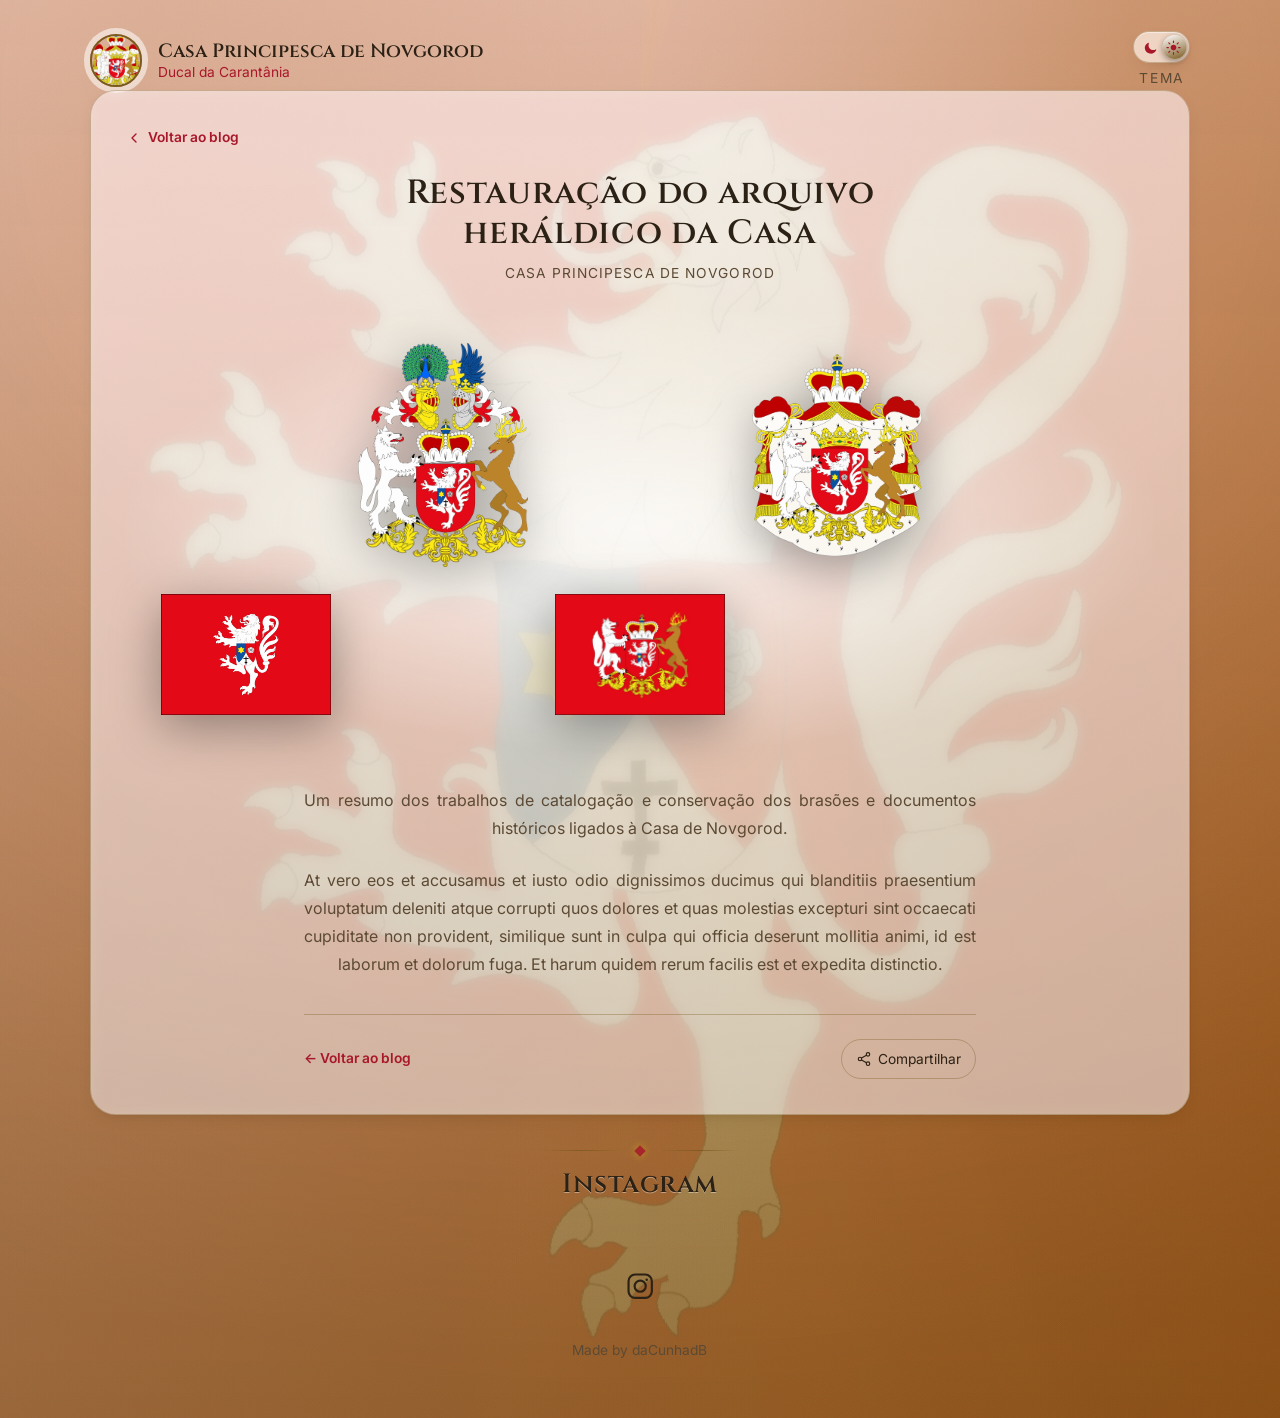
==== commit 161ecf5b: "Otimizacao" ====
--- a/blog0001.html
+++ b/blog0001.html
@@ -14,11 +14,11 @@
     <meta property="og:type" content="article" />
     <meta property="og:title" content="Restauração do arquivo heráldico da Casa — Blog" />
     <meta property="og:description" content="Casa Principesca de Novgorod e Ducal da Carantânia" />
-    <meta property="og:image" content="./assets/brasao-grandes-armas.png" />
+    <meta property="og:image" content="./assets/brasao-grandes-armas.webp" />
     <meta property="og:url" content="https://valukassmolensk.github.io/novgorod/blog0001.html" />
 
-    <link rel="icon" type="image/png" href="./assets/card.png" />
-    <link rel="shortcut icon" type="image/png" href="./assets/card.png" />
+    <link rel="icon" type="image/wbrasao-grandes-armas.webp" href="./assets/card.wbrasao-grandes-armas.webp" />
+    <link rel="shortcut icon" type="image/wbrasao-grandes-armas.webp" href="./assets/card.wbrasao-grandes-armas.webp" />
     <link rel="canonical" href="https://valukassmolensk.github.io/novgorod/blog0001.html" />
 
     <title>Restauração do arquivo heráldico da Casa — Casa Principesca de Novgorod</title>
@@ -80,7 +80,7 @@
               <source id="avatarSource" srcset="./assets/card.webp" type="image/webp" />
               <img
                 id="avatarImg"
-                src="./assets/card.png"
+                src="./assets/card.wbrasao-grandes-armas.webp"
                 alt="Selo da Casa Principesca de Novgorod"
                 width="64"
                 height="64"
@@ -166,7 +166,7 @@
             <picture>
               <source srcset="./assets/brasao-grandes-armas.webp" type="image/webp" />
               <img
-                src="./assets/brasao-grandes-armas.png"
+                src="./assets/brasao-grandes-armas.webp"
                 alt="Grandes Armas da Casa de Novgorod"
                 loading="lazy"
                 decoding="async"
@@ -175,7 +175,7 @@
             <picture>
               <source srcset="./assets/brasao-pequenas-armas.webp" type="image/webp" />
               <img
-                src="./assets/brasao-pequenas-armas.png"
+                src="./assets/brasao-pequenas-armas.webp"
                 alt="Pequenas Armas da Casa de Novgorod"
                 loading="lazy"
                 decoding="async"
@@ -184,7 +184,7 @@
             <picture>
               <source srcset="./assets/bandeira.webp" type="image/webp" />
               <img
-                src="./assets/bandeira.png"
+                src="./assets/bandeira.webp"
                 alt="Bandeira da Corte"
                 loading="lazy"
                 decoding="async"
@@ -193,7 +193,7 @@
             <picture>
               <source srcset="./assets/bandeira-da-casa.webp" type="image/webp" />
               <img
-                src="./assets/bandeira-da-casa.png"
+                src="./assets/bandeira-da-casa.webp"
                 alt="Bandeira da Casa de Novgorod"
                 loading="lazy"
                 decoding="async"
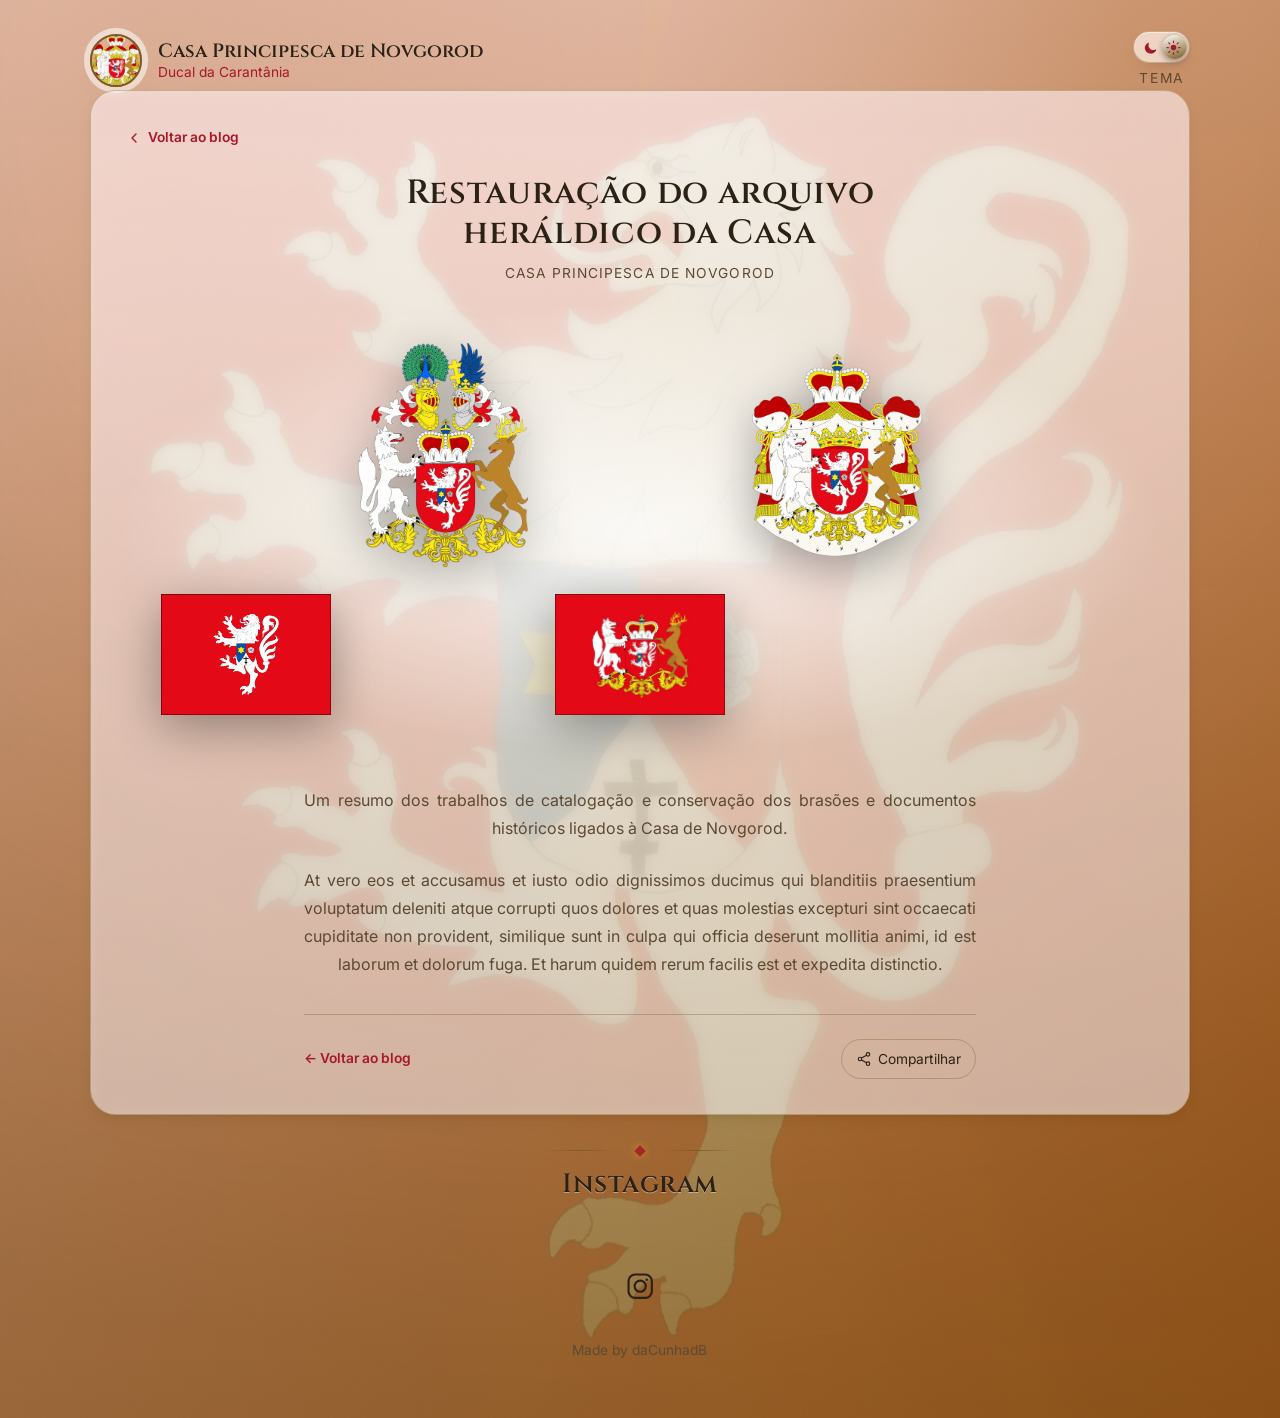
==== commit 6f473d13: "Blog Corrigido" ====
--- a/blog0001.html
+++ b/blog0001.html
@@ -14,11 +14,11 @@
     <meta property="og:type" content="article" />
     <meta property="og:title" content="Restauração do arquivo heráldico da Casa — Blog" />
     <meta property="og:description" content="Casa Principesca de Novgorod e Ducal da Carantânia" />
-    <meta property="og:image" content="./assets/brasao-grandes-armas.webp" />
+    <meta property="og:image" content="./assets/brasao-grandes-armas.png" />
     <meta property="og:url" content="https://valukassmolensk.github.io/novgorod/blog0001.html" />
 
-    <link rel="icon" type="image/wbrasao-grandes-armas.webp" href="./assets/card.wbrasao-grandes-armas.webp" />
-    <link rel="shortcut icon" type="image/wbrasao-grandes-armas.webp" href="./assets/card.wbrasao-grandes-armas.webp" />
+    <link rel="icon" type="image/png" href="./assets/card.png" />
+    <link rel="shortcut icon" type="image/png" href="./assets/card.png" />
     <link rel="canonical" href="https://valukassmolensk.github.io/novgorod/blog0001.html" />
 
     <title>Restauração do arquivo heráldico da Casa — Casa Principesca de Novgorod</title>
@@ -80,7 +80,7 @@
               <source id="avatarSource" srcset="./assets/card.webp" type="image/webp" />
               <img
                 id="avatarImg"
-                src="./assets/card.wbrasao-grandes-armas.webp"
+                src="./assets/card.png"
                 alt="Selo da Casa Principesca de Novgorod"
                 width="64"
                 height="64"
--- a/style.css
+++ b/style.css
@@ -1237,3 +1237,14 @@
     transform: none;
   }
 }
+
+
+/* Assinatura ao final de uma publicação do blog. */
+.post__signature {
+  margin-top: 2rem;
+  text-align: center;
+  text-wrap: balance;
+  font-style: italic;
+  line-height: 1.6;
+  opacity: 0.9;
+}
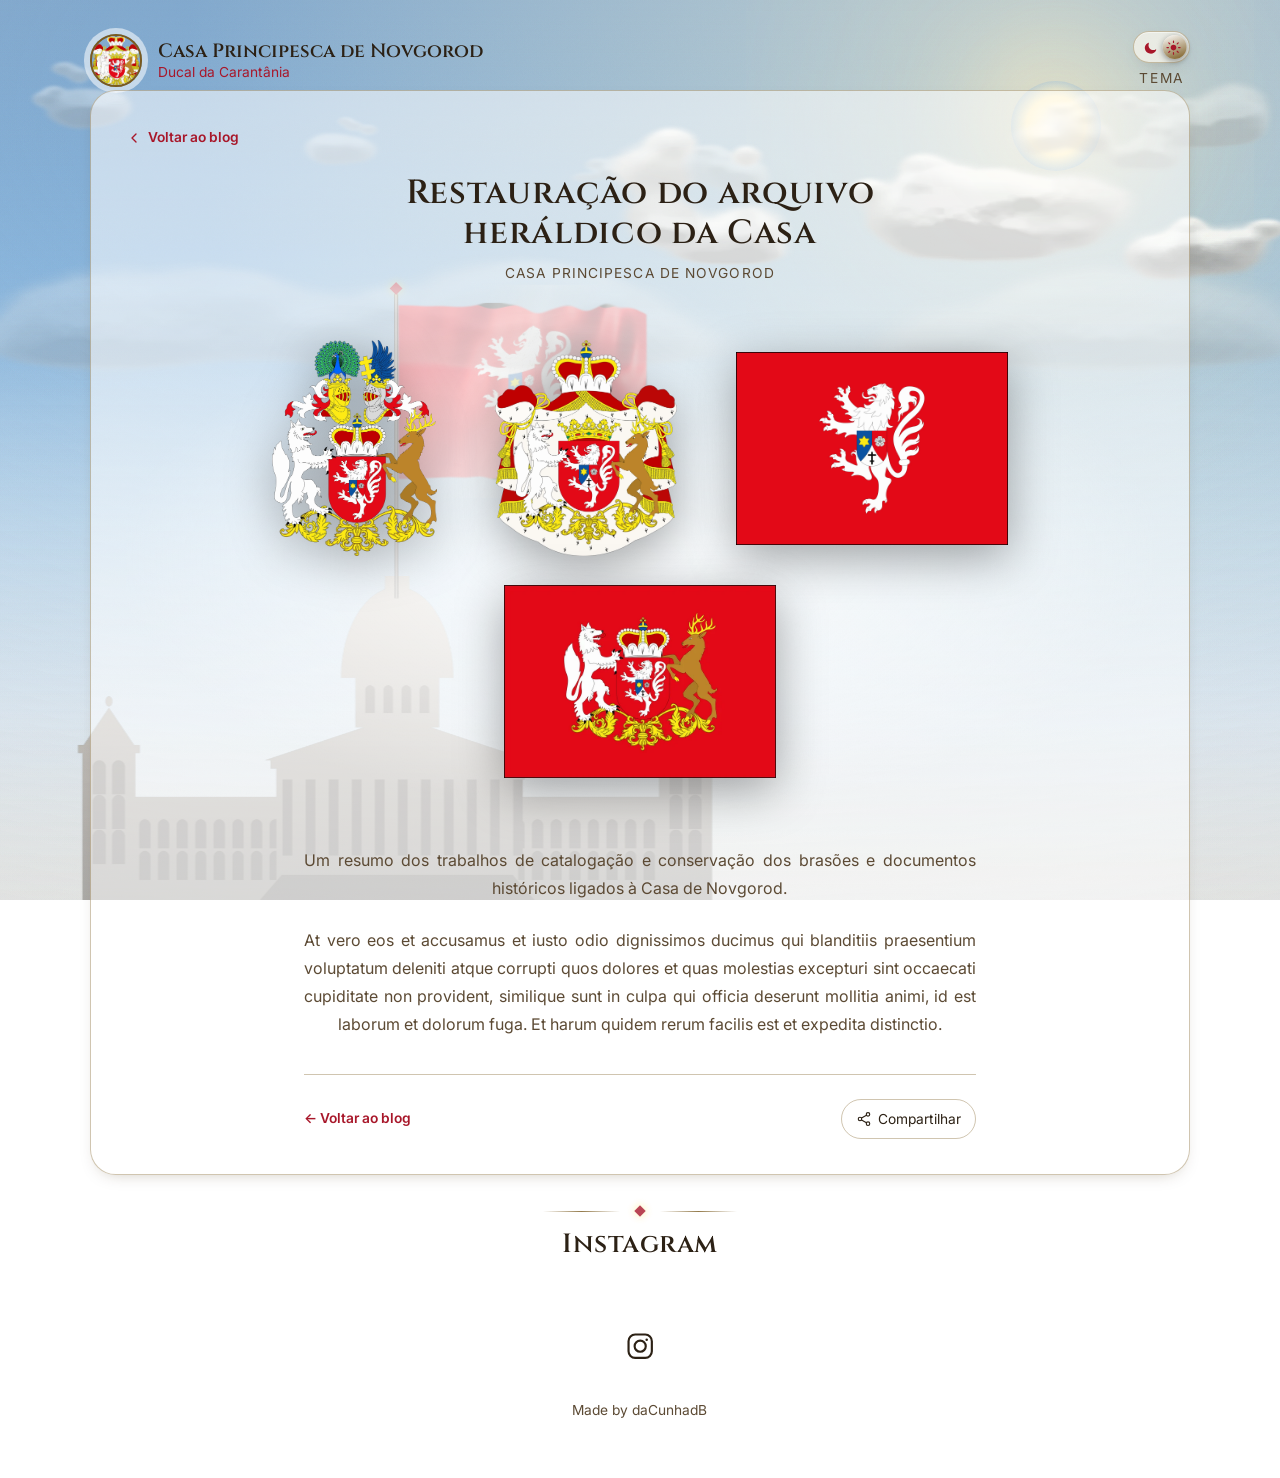
==== commit ef6aa5da: "Novo Layout" ====
--- a/blog0001.html
+++ b/blog0001.html
@@ -5,7 +5,7 @@
     <meta http-equiv="X-UA-Compatible" content="IE=edge" />
     <meta name="viewport" content="width=device-width, initial-scale=1.0" />
     <meta name="robots" content="noindex,nofollow" />
-    <meta name="theme-color" content="#382e2e" />
+    <meta name="theme-color" content="#0b1226" />
     <meta
       name="description"
       content="Restauração do arquivo heráldico da Casa Principesca de Novgorod: catalogação e conservação de brasões e documentos históricos."
@@ -41,34 +41,57 @@
   </head>
 
   <body>
-    <!-- Cena de fundo: bandeira animada + véu de profundidade + raios de luz + textura -->
+    <!-- Cena de fundo: céu de Kiev, palácio e a bandeira hasteada.
+
+         Ordem das camadas, do fundo para a frente: céu (no <body>), estrelas,
+         astro (sol ou lua), nuvens distantes, nuvens médias, palácio com o
+         mastro e a bandeira, nuvens que passam à FRENTE da bandeira e, por
+         fim, o véu de profundidade e o grão.
+
+         Cada faixa de nuvens tem dois ladrilhos iguais lado a lado: quando o
+         conjunto desliza exatamente a largura de um ladrilho, a emenda cai
+         no mesmo ponto e o movimento é contínuo.
+
+         O flamular da bandeira são quadros pré-renderizados (ondulação, luz
+         e sombra calculadas a partir da mesma superfície de ondas) que se
+         alternam em fusão cruzada. A rolagem da página controla o vento:
+         --wind acelera o flamular e as nuvens e inclina o mastro. -->
     <div class="scene" aria-hidden="true">
-      <div class="scene__flag"></div>
+      <div class="scene__stars"></div>
+      <div class="scene__orb"></div>
+      <div class="scene__haze"></div>
+
+      <div class="scene__clouds scene__clouds--far">
+        <i></i><i></i>
+      </div>
+      <div class="scene__clouds scene__clouds--mid">
+        <i></i><i></i>
+      </div>
+
+      <div class="scene__city">
+        <div class="scene__palace"></div>
+        <div class="scene__palace-lights"></div>
+        <div class="scene__mast">
+          <div class="scene__flag-stage">
+            <div class="scene__flag-halo"></div>
+            <div class="scene__flag">
+              <div class="scene__flag-still"></div>
+              <div class="scene__flag-frame scene__flag-frame--2"></div>
+              <div class="scene__flag-frame scene__flag-frame--3"></div>
+              <div class="scene__flag-frame scene__flag-frame--4"></div>
+            </div>
+            <div class="scene__flag-sheen"></div>
+          </div>
+        </div>
+      </div>
+
+      <div class="scene__clouds scene__clouds--near">
+        <i></i><i></i>
+      </div>
+
       <div class="scene__vignette"></div>
-      <div class="scene__rays"></div>
       <div class="scene__grain"></div>
     </div>
-
-    <!-- Filtro SVG usado para dar à bandeira um leve ondular de tecido -->
-    <svg class="sr-only-svg" aria-hidden="true" focusable="false">
-      <filter id="cloth-wave" x="-20%" y="-20%" width="140%" height="140%">
-        <feTurbulence
-          type="fractalNoise"
-          baseFrequency="0.008 0.014"
-          numOctaves="2"
-          seed="7"
-          result="noise"
-        >
-          <animate
-            attributeName="baseFrequency"
-            dur="26s"
-            values="0.008 0.014;0.012 0.009;0.008 0.014"
-            repeatCount="indefinite"
-          />
-        </feTurbulence>
-        <feDisplacementMap in="SourceGraphic" in2="noise" scale="22" xChannelSelector="R" yChannelSelector="G" />
-      </filter>
-    </svg>
 
     <div class="progress-banner" id="progressBanner" aria-hidden="true"></div>
 
@@ -154,7 +177,7 @@
             Voltar ao blog
           </a>
 
-          <header class="post__header">
+          <header class="post__header reveal reveal--fade">
             <h1>Restauração do arquivo heráldico da Casa</h1>
             <p class="post__meta">Casa Principesca de Novgorod</p>
           </header>
@@ -162,7 +185,7 @@
           <!-- Galeria de imagens de destaque: .post__hero organiza-se em
                grade responsiva (ver style.css §7b), adaptando-se de uma
                coluna única no celular a várias colunas em telas largas. -->
-          <div class="post__hero">
+          <div class="post__hero reveal reveal--zoom">
             <picture>
               <source srcset="./assets/brasao-grandes-armas.webp" type="image/webp" />
               <img
@@ -201,7 +224,7 @@
             </picture>
           </div>
 
-          <div class="post__body">
+          <div class="post__body reveal">
             <p>
               Um resumo dos trabalhos de catalogação e conservação dos brasões e documentos
               históricos ligados à Casa de Novgorod.
@@ -216,7 +239,7 @@
             </p>
           </div>
 
-          <div class="post__actions">
+          <div class="post__actions reveal reveal--fade">
             <a href="./index.html#blog" class="blog-post__link">← Voltar ao blog</a>
             <button class="share-btn" type="button" aria-label="Compartilhar publicação">
               <svg class="icon" viewBox="0 0 24 24" aria-hidden="true" focusable="false">
--- a/style.css
+++ b/style.css
@@ -6,9 +6,10 @@
    Índice geral:
    1.  Reset & tokens (design system: cores, tipografia fluida, espaçamento,
        raios, durações/easing de transição)
-   2.  Cena de fundo animada (bandeira com deriva/ondulação + filtro SVG de
-       tecido, véu de profundidade, raios de luz, textura de grão,
-       transição de entrada de página)
+   2.  Cena de fundo animada (bandeira de tecido em painel responsivo, com
+       filtros SVG de deformação e iluminação, dobras, brilho especular,
+       sombra projetada, véu de profundidade, raios de luz, textura de grão,
+       transições de entrada e saída de página)
    3.  Base tipográfica e utilitários (títulos, links, <picture>/<img>,
        transições globais de tema claro/escuro)
    4.  Barra de progresso (rolagem)
@@ -21,7 +22,8 @@
    9.  Legado (texto + emblema)
    10. Multimídia
    11. Rodapé / redes sociais
-   12. Animações de revelação ao rolar (com atrasos escalonados)
+   12. Animações de revelação ao rolar (escalonamento automático) e
+       micro-interações (brilho de hover, sublinhados, resposta ao toque)
    13. Toast (feedback de compartilhamento)
    14. Media queries — responsividade
    15. Acessibilidade (foco, movimento reduzido)
@@ -45,10 +47,12 @@
 }
 
 :root {
-  /* --- Paleta "Império" (tema escuro, padrão) --- */
-  --darkbrown: #382e2e;
-  --lightbrown: #503b1f;
-  --bg-degrees: 135deg;
+  /* --- Paleta "Noite sobre Kiev" (tema escuro, padrão) ---
+     O fundo do documento É o céu da cena: um degradê de noite alta, do
+     zênite ao horizonte, onde o brilho da cidade ainda toca as nuvens. */
+  --darkbrown: #0b1226;
+  --lightbrown: #3a3050;
+  --bg-degrees: 180deg;
 
   --ink: #d6d0c4;
   --ink-dim: #a89e8f;
@@ -66,12 +70,16 @@
   --shadow-2: 0 20px 48px -20px rgba(0, 0, 0, 0.65);
   --shadow-inset: inset 0 1px 0 rgba(255, 255, 255, 0.08);
 
-  --body-bg: radial-gradient(
-      ellipse at 50% -10%,
-      rgba(255, 215, 0, 0.08),
-      transparent 55%
-    ),
-    linear-gradient(var(--bg-degrees), var(--darkbrown) 0%, var(--lightbrown) 100%);
+  --body-bg: radial-gradient(ellipse at 78% 12%, rgba(150, 170, 220, 0.18), transparent 58%),
+    radial-gradient(ellipse at 40% 104%, rgba(214, 150, 96, 0.22), transparent 62%),
+    linear-gradient(
+      180deg,
+      #050a1a 0%,
+      #0b1226 32%,
+      #1b2344 62%,
+      #34355a 84%,
+      #4a3f52 100%
+    );
 
   /* --- Escala tipográfica fluida --- */
   --font-display: "Cinzel", "Times New Roman", serif;
@@ -103,12 +111,13 @@
   --dur-3: 0.9s;
 }
 
-/* --- Paleta "Restauração" (tema claro) ---
-   Corrige o problema de contraste do original: o texto passa a usar
-   tinta escura sobre o fundo claro, em vez de prata sobre prata. */
+/* --- Paleta "Dia sobre Kiev" (tema claro) ---
+   O mesmo céu, agora em plena luz: azul no alto, claro no horizonte.
+   A tinta é escura sobre o fundo claro (o original usava prata sobre
+   prata e não tinha contraste). */
 html.light {
-  --darkbrown: #d8c6a8;
-  --lightbrown: #9a6413;
+  --darkbrown: #2d4a6b;
+  --lightbrown: #7aa6ce;
   --bg-degrees: 135deg;
 
   --ink: #2c2115;
@@ -127,16 +136,37 @@
   --shadow-2: 0 20px 48px -22px rgba(60, 40, 10, 0.4);
   --shadow-inset: inset 0 1px 0 rgba(255, 255, 255, 0.5);
 
-  --body-bg: radial-gradient(
-      ellipse at 50% -10%,
-      rgba(255, 255, 255, 0.35),
-      transparent 55%
-    ),
-    linear-gradient(var(--bg-degrees), var(--darkbrown) 0%, var(--lightbrown) 100%);
+  --body-bg: radial-gradient(ellipse at 80% 8%, rgba(255, 240, 190, 0.5), transparent 58%),
+    linear-gradient(
+      180deg,
+      #3f7cb8 0%,
+      #6ba3d6 30%,
+      #a8cdea 58%,
+      #d8e8f4 80%,
+      #f2ead9 100%
+    );
 }
 
 /* -------------------------------------------------------------------------
-   2. Cena de fundo animada — bandeira, véu, raios, textura
+   2. Cena de fundo — céu de Kiev, palácio e bandeira hasteada
+
+   A cena é um cenário em profundidade, não um papel de parede:
+
+     céu          o próprio fundo do documento (gradiente de dia ou de noite)
+     estrelas     ladrilho, só à noite
+     astro        sol ou lua, com o halo que ilumina a cena
+     nuvens       três faixas contínuas em velocidades diferentes; a última
+                  passa À FRENTE da bandeira
+     palácio      silhueta em contraluz, com as janelas acesas à noite
+     mastro       nasce da cúpula e sustenta a bandeira
+     bandeira     quadros pré-renderizados (ondulação, luz e sombra vindas da
+                  mesma superfície de ondas) alternados em fusão cruzada
+
+   Nada disso usa filtros em tempo real: o navegador só compõe camadas e as
+   desloca por transform, o que se mantém fluido mesmo em telefones.
+
+   A rolagem da página controla o vento (--wind, definido por JS): acelera o
+   flamular e as nuvens, inclina o mastro e desloca as camadas em paralaxe.
    ------------------------------------------------------------------------- */
 html,
 body {
@@ -145,24 +175,63 @@
 
 html {
   scroll-behavior: smooth;
+  overflow-x: hidden;
+
+  /* Controles da cena — o JS escreve --wind e --scroll-y */
+  --wind: 1;
+  --scroll-y: 0;
+  --palace-h: clamp(180px, 36vh, 480px);
+  --mast-h: clamp(145px, 34vh, 370px);
+  /* A bandeira é proporcional ao mastro, como num edifício real; o mínimo
+     garante que ela continue identificável nas telas menores. */
+  --flag-w: max(190px, calc(var(--mast-h) * 0.82));
+  --flag-h: calc(var(--flag-w) * 0.709);
+  --city-x: 31%;
+  --flag-opacity: 0.82;
 }
 
 body {
   background: var(--body-bg);
+  background-attachment: fixed;
+  overflow-x: hidden;
   transition: background var(--dur-3) var(--ease-royal);
-  animation: page-enter 0.7s var(--ease-royal) both;
-}
-
-/* Transição suave de entrada de página (fade + leve elevação) */
+  animation: page-enter 0.45s var(--ease-royal) both;
+}
+
+/* Transição suave de entrada de página.
+   Importante: o <body> anima apenas a opacidade. Qualquer "transform" no
+   <body> (mesmo que zero, quando a animação usa fill "both") o tornaria o
+   bloco de contenção dos elementos position: fixed — e a cena de fundo
+   deixaria de acompanhar a janela. A elevação fica por conta do .container. */
 @keyframes page-enter {
   from {
     opacity: 0;
-    transform: translateY(6px);
   }
   to {
     opacity: 1;
-    transform: translateY(0);
-  }
+  }
+}
+
+@keyframes content-enter {
+  from {
+    opacity: 0;
+    transform: translate3d(0, 10px, 0);
+  }
+  to {
+    opacity: 1;
+    transform: none;
+  }
+}
+
+/* Saída de página: aplicada por JS antes de navegar para outra página. */
+body.is-leaving {
+  opacity: 0;
+  transition: opacity 0.26s var(--ease-royal);
+}
+
+body.is-leaving .container {
+  transform: translate3d(0, -8px, 0);
+  transition: transform 0.26s var(--ease-royal);
 }
 
 .scene {
@@ -171,95 +240,468 @@
   z-index: -3;
   overflow: hidden;
   pointer-events: none;
+  contain: strict;
+}
+
+/* --- Estrelas (só à noite) --- */
+.scene__stars {
+  position: absolute;
+  inset: 0;
+  background-image: url("./assets/estrelas.webp");
+  background-size: 512px 512px;
+  opacity: 0.75;
+  transform: translate3d(0, calc(var(--scroll-y, 0) * -0.012px), 0);
+  transition: opacity var(--dur-3) var(--ease-royal);
+}
+
+html.light .scene__stars {
+  opacity: 0;
+}
+
+/* --- Astro: lua à noite, sol de dia --- */
+.scene__orb {
+  position: absolute;
+  top: clamp(6%, 9vh, 14%);
+  right: clamp(8%, 14vw, 22%);
+  width: clamp(54px, 7vw, 96px);
+  aspect-ratio: 1;
+  border-radius: 50%;
+  background: radial-gradient(circle at 38% 34%, #fdf8e8, #e8e2cc 58%, #cfc9b2 100%);
+  box-shadow: 0 0 40px 14px rgba(226, 226, 208, 0.22), 0 0 140px 60px rgba(180, 198, 230, 0.14);
+  transform: translate3d(0, calc(var(--scroll-y, 0) * -0.02px), 0);
+  transition: background var(--dur-3) var(--ease-royal), box-shadow var(--dur-3) var(--ease-royal);
+}
+
+html.light .scene__orb {
+  background: radial-gradient(circle at 50% 50%, #fffdf2, #ffeeb6 46%, rgba(255, 226, 150, 0) 72%);
+  box-shadow: 0 0 90px 40px rgba(255, 232, 170, 0.42), 0 0 260px 130px rgba(255, 228, 160, 0.22);
+}
+
+/* --- Névoa do horizonte: assenta o palácio no fundo do céu --- */
+.scene__haze {
+  position: absolute;
+  inset: auto 0 0 0;
+  height: 62%;
+  background: linear-gradient(180deg, rgba(120, 130, 160, 0) 0%, rgba(96, 108, 142, 0.16) 58%, rgba(84, 94, 126, 0.3) 100%);
+  transition: background var(--dur-3) var(--ease-royal);
+}
+
+html.light .scene__haze {
+  background: linear-gradient(180deg, rgba(255, 255, 255, 0) 0%, rgba(226, 238, 250, 0.22) 55%, rgba(238, 244, 250, 0.44) 100%);
+}
+
+/* --- Nuvens ---
+   Dois ladrilhos idênticos lado a lado; o conjunto desliza exatamente a
+   largura de um deles, então a emenda nunca aparece. A duração é dividida
+   por --wind: quanto mais forte o vento, mais depressa elas passam. */
+.scene__clouds {
+  --tile: clamp(760px, 120vw, 1280px);
+  position: absolute;
+  left: 0;
+  display: flex;
+  width: calc(var(--tile) * 2);
+  pointer-events: none;
+  animation: cloud-drift var(--cloud-dur, 150s) linear infinite;
+  animation-duration: calc(var(--cloud-dur, 150s) / var(--wind, 1));
+  will-change: transform;
+}
+
+.scene__clouds i {
+  display: block;
+  width: var(--tile);
+  height: 100%;
+  background-repeat: no-repeat;
+  background-size: 100% 100%;
+}
+
+.scene__clouds--far {
+  --cloud-dur: 220s;
+  top: calc(2% + var(--scroll-y, 0) * -0.014px);
+  height: clamp(170px, 30vh, 360px);
+  opacity: 0.5;
+}
+
+.scene__clouds--mid {
+  --cloud-dur: 132s;
+  --tile: clamp(820px, 135vw, 1420px);
+  top: calc(10% + var(--scroll-y, 0) * -0.026px);
+  height: clamp(190px, 33vh, 400px);
+  opacity: 0.68;
+}
+
+/* A faixa da frente é rarefeita de propósito: são poucas mechas passando
+   diante da bandeira, o bastante para dar profundidade sem escondê-la. */
+.scene__clouds--near {
+  --cloud-dur: 74s;
+  --tile: clamp(900px, 150vw, 1560px);
+  top: calc(26% + var(--scroll-y, 0) * -0.05px);
+  height: clamp(150px, 26vh, 320px);
+  opacity: 0.34;
+}
+
+.scene__clouds--far i {
+  background-image: url("./assets/nuvens-fundo.webp");
+}
+
+.scene__clouds--mid i {
+  background-image: url("./assets/nuvens-meio.webp");
+}
+
+.scene__clouds--near i {
+  background-image: url("./assets/nuvens-frente.webp");
+}
+
+html.light .scene__clouds--far {
+  opacity: 0.78;
+}
+
+html.light .scene__clouds--mid {
+  opacity: 0.95;
+}
+
+html.light .scene__clouds--near {
+  opacity: 0.5;
+}
+
+/* À noite as nuvens são vultos, não algodão: escurecem e azulam. */
+.scene__clouds i {
+  filter: brightness(0.42) saturate(0.5) contrast(0.92);
+  transition: filter var(--dur-3) var(--ease-royal);
+}
+
+html.light .scene__clouds i {
+  filter: none;
+}
+
+@keyframes cloud-drift {
+  from {
+    transform: translate3d(0, 0, 0);
+  }
+  to {
+    transform: translate3d(calc(var(--tile) * -1), 0, 0);
+  }
+}
+
+/* --- Palácio --- */
+.scene__city {
+  position: absolute;
+  left: var(--city-x);
+  bottom: 0;
+  height: var(--palace-h);
+  aspect-ratio: 2400 / 1180;
+  transform: translate3d(-50%, calc(var(--scroll-y, 0) * -0.008px), 0);
+}
+
+.scene__palace,
+.scene__palace-lights {
+  position: absolute;
+  inset: 0;
+  background-repeat: no-repeat;
+  background-position: bottom center;
+  background-size: 100% 100%;
+}
+
+/* A silhueta é desenhada em pedra clara: de dia ela aparece como fachada,
+   à noite o filtro a reduz a um vulto contra o céu. */
+.scene__palace {
+  background-image: url("./assets/palacio.webp");
+  filter: brightness(0.3) saturate(0.45) contrast(1.05);
+  transition: filter var(--dur-3) var(--ease-royal);
+}
+
+html.light .scene__palace {
+  filter: brightness(1) saturate(0.82);
+}
+
+.scene__palace-lights {
+  background-image: url("./assets/palacio-luzes.webp");
+  opacity: 0.85;
+  mix-blend-mode: screen;
+  animation: windows-flicker 9s ease-in-out infinite;
+  transition: opacity var(--dur-3) var(--ease-royal);
+}
+
+html.light .scene__palace-lights {
+  opacity: 0;
+  animation: none;
+}
+
+@keyframes windows-flicker {
+  0%,
+  100% {
+    opacity: 0.82;
+  }
+  50% {
+    opacity: 0.92;
+  }
+}
+
+/* --- Mastro: nasce da cúpula e se inclina com o vento --- */
+.scene__mast {
+  position: absolute;
+  left: 50%;
+  bottom: calc(var(--palace-h) * 0.93);
+  width: 4px;
+  height: var(--mast-h);
+  transform-origin: 50% 100%;
+  transform: translateX(-50%) rotate(calc((var(--wind, 1) - 1) * 0.5deg));
+  background: linear-gradient(90deg, rgba(20, 18, 16, 0.9), rgba(214, 208, 196, 0.85) 45%, rgba(40, 36, 32, 0.9));
+  border-radius: 2px;
+  transition: transform 0.6s var(--ease-royal);
+}
+
+/* Ponteira do mastro */
+.scene__mast::before {
+  content: "";
+  position: absolute;
+  top: -9px;
+  left: 50%;
+  width: 9px;
+  height: 9px;
+  transform: translateX(-50%) rotate(45deg);
+  background: var(--accent);
+  box-shadow: 0 0 10px rgba(255, 215, 0, 0.6);
+}
+
+/* --- Bandeira: içada na ponta do mastro --- */
+.scene__flag-stage {
+  position: absolute;
+  left: 3px;
+  bottom: calc(100% - 10px - var(--flag-h));
+  width: var(--flag-w);
+  height: var(--flag-h);
+  transform-origin: 0% 50%;
+  animation: flag-sway 9s ease-in-out infinite;
+  animation-duration: calc(9s / var(--wind, 1));
+  will-change: transform;
+}
+
+/* Halo quente atrás do pano: à noite é o refletor que mantém a bandeira
+   perfeitamente identificável; de dia, apenas um respiro de luz. */
+.scene__flag-halo {
+  position: absolute;
+  inset: -18% -12%;
+  background: radial-gradient(60% 60% at 40% 50%, rgba(255, 214, 150, 0.3), transparent 72%);
+  opacity: 0.9;
+  transition: opacity var(--dur-3) var(--ease-royal);
+}
+
+html.light .scene__flag-halo {
+  opacity: 0.35;
 }
 
 .scene__flag {
   position: absolute;
-  inset: -10% -10%;
-  background-image: url("./assets/bandeira.png");
-  background-image: var(--flag-image, image-set(url("./assets/bandeira.webp") type("image/webp"), url("./assets/bandeira.png") type("image/png")));
+  inset: 0;
+  opacity: var(--flag-opacity, 0.9);
+  filter: brightness(0.66) saturate(0.95) contrast(1.02);
+  transition: opacity var(--dur-3) var(--ease-royal), filter var(--dur-3) var(--ease-royal);
+  isolation: isolate;
+}
+
+html.light .scene__flag {
+  --flag-opacity: 0.86;
+  filter: brightness(1.04) saturate(1.04);
+}
+
+.scene__flag-still,
+.scene__flag-frame {
+  position: absolute;
+  inset: 0;
   background-repeat: no-repeat;
-  background-position: center 30%;
-  background-size: cover;
-  opacity: 0.16;
-  filter: url(#cloth-wave) saturate(1.05);
-  transform-origin: center 30%;
-  transform: translate3d(0, calc(var(--scroll-y, 0) * -0.04px), 0) scale(1.06);
-  animation: flag-drift 22s var(--ease-royal) infinite;
-  will-change: transform;
-  transition: opacity var(--dur-3) var(--ease-royal);
-}
-
-html.light .scene__flag {
-  opacity: 0.15;
-  mix-blend-mode: multiply;
-}
-
-/* Ondulação lenta: leve balanço + respiração de escala, como um tecido ao vento */
-@keyframes flag-drift {
-  0% {
-    transform: translate3d(0, calc(var(--scroll-y, 0) * -0.04px), 0) scale(1.06) rotate(-0.35deg);
-  }
-  25% {
-    transform: translate3d(0.6%, calc(var(--scroll-y, 0) * -0.04px - 6px), 0) scale(1.075) rotate(0.2deg);
-  }
+  background-position: center;
+  background-size: 100% 100%;
+}
+
+.scene__flag-still {
+  background-image: url("./assets/bandeira-tecido-sm.png");
+  background-image: image-set(
+    url("./assets/bandeira-tecido-sm.webp") type("image/webp"),
+    url("./assets/bandeira-tecido-sm.png") type("image/png")
+  );
+}
+
+/* Em telas grandes o quadro-base já é o primeiro quadro do ciclo (o mesmo
+   que o flamular usa), para não baixar duas imagens diferentes. */
+@media (min-width: 1000px) {
+  .scene__flag-still {
+    background-image: url("./assets/bandeira-tecido.png");
+    background-image: image-set(
+      url("./assets/bandeira-tecido-1.webp") type("image/webp"),
+      url("./assets/bandeira-tecido.png") type("image/png")
+    );
+  }
+}
+
+html.fx-full .scene__flag-still {
+  background-image: url("./assets/bandeira-tecido-sm-1.webp");
+}
+
+@media (min-width: 1000px) {
+  html.fx-full .scene__flag-still {
+    background-image: url("./assets/bandeira-tecido-1.webp");
+  }
+}
+
+/* Quadros do flamular: só existem quando o ambiente comporta a animação.
+   Enquanto estiverem "display: none", o navegador nem baixa as imagens. */
+.scene__flag-frame {
+  display: none;
+  opacity: 0;
+  will-change: opacity;
+}
+
+html.fx-full .scene__flag-frame {
+  display: block;
+  animation: cloth-flutter 3.6s linear infinite;
+  animation-duration: calc(3.6s / var(--wind, 1));
+}
+
+/* Dois jogos de quadros: os pequenos (720px) para telefones e tablets, os
+   grandes (1280px) a partir do desktop. Só um deles chega a ser baixado. */
+html.fx-full .scene__flag-frame--2 {
+  background-image: url("./assets/bandeira-tecido-sm-2.webp");
+}
+
+html.fx-full .scene__flag-frame--3 {
+  background-image: url("./assets/bandeira-tecido-sm-3.webp");
+  animation-name: cloth-flutter-3;
+}
+
+html.fx-full .scene__flag-frame--4 {
+  background-image: url("./assets/bandeira-tecido-sm-4.webp");
+  animation-name: cloth-flutter-4;
+}
+
+@media (min-width: 1000px) {
+  html.fx-full .scene__flag-frame--2 {
+    background-image: url("./assets/bandeira-tecido-2.webp");
+  }
+
+  html.fx-full .scene__flag-frame--3 {
+    background-image: url("./assets/bandeira-tecido-3.webp");
+  }
+
+  html.fx-full .scene__flag-frame--4 {
+    background-image: url("./assets/bandeira-tecido-4.webp");
+  }
+}
+
+/* O ciclo 1 → 2 → 3 → 4 → 1. Cada quadro só é apagado enquanto está
+   totalmente encoberto pelo seguinte, de modo que em nenhum instante mais
+   de duas camadas estejam visíveis ao mesmo tempo — sem fantasmas. */
+@keyframes cloth-flutter {
+  0%,
+  8% {
+    opacity: 0;
+  }
+  25%,
   50% {
-    transform: translate3d(0, calc(var(--scroll-y, 0) * -0.04px), 0) scale(1.06) rotate(0.35deg);
-  }
+    opacity: 1;
+  }
+  62%,
+  100% {
+    opacity: 0;
+  }
+}
+
+@keyframes cloth-flutter-3 {
+  0%,
+  33% {
+    opacity: 0;
+  }
+  50%,
   75% {
-    transform: translate3d(-0.6%, calc(var(--scroll-y, 0) * -0.04px + 6px), 0) scale(1.045) rotate(-0.2deg);
-  }
+    opacity: 1;
+  }
+  87%,
   100% {
-    transform: translate3d(0, calc(var(--scroll-y, 0) * -0.04px), 0) scale(1.06) rotate(-0.35deg);
-  }
-}
-
+    opacity: 0;
+  }
+}
+
+@keyframes cloth-flutter-4 {
+  0%,
+  58% {
+    opacity: 0;
+  }
+  75%,
+  88% {
+    opacity: 1;
+  }
+  100% {
+    opacity: 0;
+  }
+}
+
+/* Brilho que percorre o pano de tempos em tempos */
+.scene__flag-sheen {
+  position: absolute;
+  inset: -10% -40%;
+  background: linear-gradient(
+    104deg,
+    transparent 38%,
+    rgba(255, 246, 216, 0.14) 47%,
+    rgba(255, 252, 238, 0.18) 50%,
+    rgba(255, 246, 216, 0.1) 53%,
+    transparent 63%
+  );
+  animation: sheen-sweep 17s var(--ease-royal) infinite;
+  will-change: transform, opacity;
+}
+
+/* Balanço do pano na ponta do mastro: preso à esquerda, solto à direita —
+   por isso a origem da transformação fica no lado do mastro. */
+@keyframes flag-sway {
+  0%,
+  100% {
+    transform: rotate(-0.9deg) translate3d(0, 0, 0);
+  }
+  35% {
+    transform: rotate(0.7deg) translate3d(0, calc(var(--flag-h) * -0.012), 0);
+  }
+  70% {
+    transform: rotate(-0.25deg) translate3d(0, calc(var(--flag-h) * 0.012), 0);
+  }
+}
+
+@keyframes sheen-sweep {
+  0%,
+  10% {
+    transform: translate3d(-42%, 0, 0);
+    opacity: 0;
+  }
+  24% {
+    opacity: 0.85;
+  }
+  66% {
+    opacity: 0.7;
+  }
+  85%,
+  100% {
+    transform: translate3d(42%, 0, 0);
+    opacity: 0;
+  }
+}
+
+/* --- Véu de profundidade: escurece a noite, embranquece o dia, e em ambos
+       garante que o texto continue confortável sobre a cena. --- */
 .scene__vignette {
   position: absolute;
   inset: 0;
-  background: radial-gradient(
-      120% 90% at 50% 8%,
-      transparent 35%,
-      rgba(10, 6, 4, 0.55) 100%
-    ),
-    linear-gradient(180deg, rgba(0, 0, 0, 0.25), rgba(0, 0, 0, 0.45) 70%, rgba(0, 0, 0, 0.6));
+  background: radial-gradient(130% 95% at 50% 12%, transparent 30%, rgba(6, 9, 20, 0.42) 100%),
+    linear-gradient(180deg, rgba(4, 7, 16, 0.44) 0%, rgba(4, 7, 16, 0.2) 38%, rgba(4, 7, 16, 0.26) 100%);
 }
 
 html.light .scene__vignette {
-  background: radial-gradient(
-      120% 90% at 50% 8%,
-      transparent 40%,
-      rgba(90, 65, 25, 0.25) 100%
-    ),
-    linear-gradient(180deg, rgba(255, 255, 255, 0.12), rgba(90, 65, 25, 0.08) 70%, rgba(90, 65, 25, 0.18));
-}
-
-.scene__rays {
-  position: absolute;
-  inset: -20%;
-  background: conic-gradient(
-    from 0deg at 50% 20%,
-    transparent 0deg,
-    rgba(255, 215, 0, 0.05) 8deg,
-    transparent 20deg,
-    transparent 160deg,
-    rgba(255, 215, 0, 0.04) 172deg,
-    transparent 190deg,
-    transparent 360deg
-  );
-  animation: rays-drift 90s linear infinite;
-  mix-blend-mode: screen;
-}
-
-html.light .scene__rays {
-  mix-blend-mode: overlay;
-  opacity: 0.6;
+  background: radial-gradient(130% 95% at 50% 12%, transparent 34%, rgba(170, 182, 200, 0.26) 100%),
+    linear-gradient(180deg, rgba(255, 253, 246, 0.34) 0%, rgba(255, 253, 246, 0.14) 40%, rgba(255, 250, 238, 0.26) 100%);
 }
 
 .scene__grain {
   position: absolute;
   inset: 0;
-  opacity: 0.05;
+  opacity: 0.045;
   mix-blend-mode: overlay;
   background-image: url("data:image/svg+xml;utf8,<svg xmlns='http://www.w3.org/2000/svg' width='160' height='160'><filter id='n'><feTurbulence type='fractalNoise' baseFrequency='0.85' numOctaves='2' stitchTiles='stitch'/></filter><rect width='100%25' height='100%25' filter='url(%23n)'/></svg>");
   background-size: 160px 160px;
@@ -272,12 +714,40 @@
   overflow: hidden;
 }
 
-@keyframes rays-drift {
-  from {
-    transform: rotate(0deg);
-  }
-  to {
-    transform: rotate(360deg);
+/* --- A cena em telas menores: o palácio recua para a esquerda para abrir
+       espaço à bandeira, que cresce para continuar identificável. --- */
+@media (max-width: 860px) {
+  html {
+    --city-x: 34%;
+    --palace-h: clamp(150px, 26vh, 320px);
+    --mast-h: clamp(140px, 32vh, 300px);
+    --flag-w: max(200px, calc(var(--mast-h) * 0.86));
+  }
+}
+
+@media (max-width: 520px) {
+  html {
+    --city-x: 28%;
+    --palace-h: clamp(110px, 19vh, 220px);
+    --mast-h: clamp(175px, 41vh, 330px);
+    --flag-w: max(185px, min(54vw, calc(var(--mast-h) * 0.92)));
+  }
+
+  /* A lua/sol sobe e encosta na borda para não disputar espaço com o
+     emblema e o título. */
+  .scene__orb {
+    top: 4%;
+    right: 5%;
+    width: clamp(44px, 12vw, 62px);
+  }
+}
+
+/* Telas baixas em paisagem: a cena se achata para não engolir o conteúdo */
+@media (max-height: 520px) and (orientation: landscape) {
+  html {
+    --palace-h: clamp(90px, 26vh, 180px);
+    --mast-h: clamp(70px, 22vh, 140px);
+    --flag-w: clamp(160px, 26vw, 280px);
   }
 }
 
@@ -316,7 +786,16 @@
 
 img {
   max-width: 100%;
+  height: auto;
   display: block;
+}
+
+/* Nada deve poder estourar a largura da tela */
+iframe,
+video,
+table,
+pre {
+  max-width: 100%;
 }
 
 /* <picture> é só um invólucro para as fontes WebP/PNG; o <img> interno
@@ -336,7 +815,10 @@
 
 .container {
   width: min(92%, 46rem);
+  max-width: 100%;
+  animation: content-enter 0.7s var(--ease-royal) both;
   margin: 0 auto;
+  padding-inline: max(0px, env(safe-area-inset-left)) max(0px, env(safe-area-inset-right));
   padding-block: clamp(1.25rem, 1rem + 1.2vw, 2.5rem) var(--space-6);
 }
 
@@ -582,12 +1064,14 @@
 .blog {
   display: flex;
   flex-wrap: wrap;
+  align-items: stretch;
   gap: var(--space-4);
   justify-content: center;
 }
 
 .blog-post {
-  flex: 1 1 17rem;
+  flex: 1 1 min(100%, 17rem);
+  min-width: 0;
   max-width: 23rem;
   display: flex;
   flex-direction: column;
@@ -609,12 +1093,12 @@
 }
 
 .blog-post__media {
-  aspect-ratio: 16 / 20;
+  aspect-ratio: 16 / 14;
   overflow: hidden;
   display: flex;
   align-items: center;
   justify-content: center;
-  padding: var(--space-5);
+  padding: clamp(0.9rem, 0.6rem + 2vw, 2.25rem);
   background: radial-gradient(ellipse at center, var(--surface-hover), transparent 72%);
 }
 
@@ -623,7 +1107,7 @@
   height: auto;
   max-width: 100%;
   max-height: 100%;
-  object-fit: contain; gap: 3px;
+  object-fit: contain;
   filter: drop-shadow(0 10px 20px rgba(0, 0, 0, 0.35));
   transition: transform var(--dur-3) var(--ease-royal);
 }
@@ -708,11 +1192,11 @@
    7b. Página de publicação individual (post) e cabeçalho compacto
    ------------------------------------------------------------------------- */
 .hero--compact {
-  flex-direction: row;
+  flex-direction: column;
   align-items: center;
-  justify-content: space-between;
+  justify-content: center;
   gap: var(--space-3);
-  text-align: left;
+  text-align: center;
   flex-wrap: wrap;
 }
 
@@ -811,38 +1295,37 @@
 }
 
 .post__hero {
-  display: grid;
-  grid-template-columns: repeat(auto-fit, minmax(min(9rem, 100%), 1fr));
+  /* Galeria de destaque: flex centrado — a última linha fica centralizada
+     (a grade deixaria itens "órfãos" à esquerda) e as imagens são
+     equilibradas pela ALTURA, para que um brasão vertical e uma bandeira
+     horizontal tenham peso visual semelhante em qualquer tela. */
+  display: flex;
+  flex-wrap: wrap;
   align-items: center;
-  justify-items: center;
-  gap: clamp(1rem, 0.7rem + 1.2vw, 2rem);
-  padding: clamp(1.25rem, 1rem + 1.5vw, 2.25rem);
+  justify-content: center;
+  gap: clamp(1rem, 0.7rem + 1.4vw, 2.25rem);
+  padding: clamp(1rem, 0.8rem + 1.5vw, 2.25rem);
   margin-bottom: var(--space-5);
   border-radius: var(--radius-md);
   background: radial-gradient(ellipse at center, var(--surface-hover), transparent 72%);
 }
 
-/* Uma única imagem (ou <picture>) de destaque merece mais espaço do que uma
-   galeria — usamos ":only-child" no filho direto para diferenciar os dois
-   casos, já que ":only-of-type" combinaria erroneamente com qualquer <img>
-   isolado dentro do seu próprio <picture>. */
-.post__hero:has(> :only-child) {
-  grid-template-columns: minmax(0, 1fr);
-}
-
 .post__hero img {
-  width: 100%;
-  max-width: 16rem;
+  width: auto;
+  max-width: min(100%, 17rem);
   height: auto;
-  max-height: 16rem;
+  max-height: clamp(8.5rem, 5.5rem + 12vw, 13.5rem);
   object-fit: contain;
   filter: drop-shadow(0 12px 24px rgba(0, 0, 0, 0.35));
   transition: transform var(--dur-2) var(--ease-royal), filter var(--dur-2) var(--ease-royal);
 }
 
+/* Uma única imagem de destaque merece mais espaço do que uma galeria.
+   Usamos ":only-child" no filho direto porque ":only-of-type" combinaria
+   erroneamente com qualquer <img> isolado dentro do seu próprio <picture>. */
 .post__hero:has(> :only-child) img {
-  max-width: 20rem;
-  max-height: 18rem;
+  max-width: min(100%, 26rem);
+  max-height: clamp(11rem, 7rem + 20vw, 20rem);
 }
 
 .post__hero img:hover {
@@ -875,17 +1358,6 @@
   flex-wrap: wrap;
   padding-top: var(--space-4);
   border-top: 1px solid var(--card-border);
-}
-
-@media (max-width: 480px) {
-  .hero--compact {
-    justify-content: center;
-    text-align: center;
-  }
-
-  .brand-link__text {
-    align-items: flex-start;
-  }
 }
 
 /* -------------------------------------------------------------------------
@@ -991,7 +1463,8 @@
 }
 
 .video-card {
-  flex: 1 1 20rem;
+  flex: 1 1 min(100%, 20rem);
+  min-width: 0;
   max-width: 28rem;
   background: var(--surface);
   border: 1px solid var(--card-border);
@@ -1083,33 +1556,132 @@
 }
 
 /* -------------------------------------------------------------------------
-   12. Animações de revelação (scroll)
+   12. Animações de revelação (scroll) e micro-interações
+
+   Cada elemento .reveal recebe de JS um índice (--reveal-i) dentro do seu
+   grupo, usado para escalonar o atraso automaticamente — não é preciso mais
+   escrever regras :nth-child() manuais ao acrescentar publicações ou links.
+   Variantes: .reveal--up (padrão), .reveal--fade, .reveal--zoom,
+   .reveal--left, .reveal--right.
    ------------------------------------------------------------------------- */
 .reveal {
+  --reveal-i: 0;
+  --reveal-step: 0.06s;
   opacity: 0;
-  transform: translateY(18px);
-  transition: opacity var(--dur-3) var(--ease-royal), transform var(--dur-3) var(--ease-royal);
+  transform: translate3d(0, 20px, 0);
+  transition: opacity 0.7s var(--ease-royal), transform 0.7s var(--ease-royal),
+    filter 0.7s var(--ease-royal);
+  transition-delay: calc(var(--reveal-i) * var(--reveal-step));
+  filter: blur(4px);
+  will-change: opacity, transform;
+}
+
+.reveal--fade {
+  transform: none;
+}
+
+.reveal--zoom {
+  transform: scale(0.94);
+}
+
+.reveal--left {
+  transform: translate3d(-24px, 0, 0);
+}
+
+.reveal--right {
+  transform: translate3d(24px, 0, 0);
 }
 
 .reveal.is-visible {
   opacity: 1;
-  transform: translateY(0);
-}
-
-.blog-post.reveal:nth-child(2),
-.link-row .reveal:nth-child(2),
-.video-card.reveal:nth-child(2) {
-  transition-delay: 0.08s;
-}
-
-.blog-post.reveal:nth-child(3),
-.link-row .reveal:nth-child(3),
-.video-card.reveal:nth-child(3) {
-  transition-delay: 0.16s;
-}
-
-.link-row .reveal:nth-child(4) {
-  transition-delay: 0.24s;
+  transform: none;
+  filter: none;
+  will-change: auto;
+}
+
+/* Títulos de seção: pequeno deslize da letra além do fade */
+.section-title {
+  transition: color var(--dur-3) var(--ease-royal), letter-spacing var(--dur-3) var(--ease-royal),
+    text-shadow var(--dur-3) var(--ease-royal);
+}
+
+.section.reveal .section-title {
+  letter-spacing: 0.16em;
+}
+
+.section.reveal.is-visible .section-title {
+  letter-spacing: 0.02em;
+}
+
+/* Brilho que atravessa cards e botões ao passar o mouse */
+.blog-post,
+.video-card,
+.post,
+.legado-text {
+  position: relative;
+}
+
+.blog-post::after,
+.video-card::after {
+  content: "";
+  position: absolute;
+  inset: 0;
+  border-radius: inherit;
+  pointer-events: none;
+  background: linear-gradient(
+    115deg,
+    transparent 38%,
+    rgba(255, 246, 214, 0.16) 48%,
+    rgba(255, 255, 255, 0.24) 51%,
+    rgba(255, 246, 214, 0.14) 54%,
+    transparent 64%
+  );
+  opacity: 0;
+  transform: translate3d(-35%, 0, 0);
+  transition: opacity var(--dur-2) var(--ease-royal), transform 0.85s var(--ease-royal);
+}
+
+.blog-post:hover::after,
+.blog-post:focus-within::after,
+.video-card:hover::after,
+.video-card:focus-within::after {
+  opacity: 1;
+  transform: translate3d(35%, 0, 0);
+}
+
+/* Sublinhado animado dos links de texto */
+.blog-post__link,
+.credit a,
+.post__back {
+  position: relative;
+}
+
+.blog-post__link::after,
+.credit a::after {
+  content: "";
+  position: absolute;
+  left: 0;
+  right: 0;
+  bottom: -2px;
+  height: 1px;
+  background: currentColor;
+  transform: scaleX(0);
+  transform-origin: left;
+  transition: transform var(--dur-2) var(--ease-royal);
+}
+
+.blog-post__link:hover::after,
+.blog-post__link:focus-visible::after,
+.credit a:hover::after,
+.credit a:focus-visible::after {
+  transform: scaleX(1);
+}
+
+/* Pequeno recuo tátil ao pressionar botões e links de ação */
+.share-btn:active,
+.icon-link:active,
+.theme-toggle:active {
+  transform: translateY(1px) scale(0.98);
 }
 
 /* -------------------------------------------------------------------------
@@ -1142,7 +1714,83 @@
 
 /* -------------------------------------------------------------------------
    14. Media queries — responsividade
+
+   Estratégia: o layout base é o de tela estreita (a partir de ~280px de
+   largura) e cresce por etapas — 480, 640, 900, 1180, 1500 e 1800px —
+   até monitores ultralargos. Tudo o que tem largura fixa foi trocado por
+   clamp()/min() para acompanhar a tela continuamente.
    ------------------------------------------------------------------------- */
+
+/* --- Telas muito estreitas (≤ 400px) --- */
+@media (max-width: 400px) {
+  .container {
+    width: 94%;
+  }
+
+  .section {
+    padding-block: var(--space-4);
+  }
+
+  .blog-post__media {
+    aspect-ratio: 4 / 3;
+    padding: var(--space-3);
+  }
+
+  .blog-post__actions {
+    flex-direction: column;
+    align-items: stretch;
+  }
+
+  .blog-post__actions .share-btn {
+    justify-content: center;
+  }
+
+  .post__actions {
+    flex-direction: column;
+    align-items: stretch;
+    text-align: center;
+  }
+
+  .post__actions .share-btn {
+    justify-content: center;
+  }
+
+  .icon-link {
+    width: 3.5rem;
+    height: 3.5rem;
+  }
+
+  .icon-link .icon {
+    width: 42%;
+    height: 42%;
+  }
+
+  .link-row {
+    gap: var(--space-3);
+  }
+}
+
+/* --- Texto: justificado só quando a linha é longa o bastante --- */
+@media (max-width: 560px) {
+  .texto-justificado,
+  .post__body p {
+    text-align: left;
+    text-align-last: left;
+    hyphens: auto;
+    -webkit-hyphens: auto;
+  }
+}
+
+/* --- A partir de 480px --- */
+@media (min-width: 480px) {
+  .hero--compact {
+    flex-direction: row;
+    justify-content: space-between;
+    text-align: left;
+  }
+}
+
+/* --- A partir de 640px: publicações em linha, legado lado a lado --- */
 @media (min-width: 640px) {
   .blog-post {
     flex-direction: row;
@@ -1151,6 +1799,7 @@
   .blog-post__media {
     aspect-ratio: auto;
     width: 42%;
+    min-width: 0;
     flex-shrink: 0;
     align-self: stretch;
   }
@@ -1178,12 +1827,18 @@
   }
 }
 
+/* --- Tablets e acima --- */
 @media (min-width: 900px) {
   .container {
     width: min(88%, 62rem);
   }
-}
-
+
+  .blog {
+    gap: var(--space-5);
+  }
+}
+
+/* --- Desktop --- */
 @media (min-width: 1180px) {
   .container {
     width: min(86%, 74rem);
@@ -1194,17 +1849,85 @@
     max-width: 62rem;
     margin-inline: auto;
   }
-}
-
-@media (max-width: 380px) {
-  .icon-link {
-    width: 3.6rem;
-    height: 3.6rem;
-  }
-
-  .icon-link .icon {
-    width: 42%;
-    height: 42%;
+
+  /* Com espaço sobrando, as publicações voltam a ser cartões verticais
+     em três colunas — leitura mais confortável que faixas largas. */
+  .blog {
+    display: grid;
+    grid-template-columns: repeat(auto-fit, minmax(17rem, 1fr));
+    align-items: stretch;
+  }
+
+  .blog-post {
+    flex-direction: column;
+    max-width: none;
+  }
+
+  .blog-post__media {
+    width: 100%;
+    aspect-ratio: 16 / 13;
+    align-self: auto;
+  }
+}
+
+/* --- Monitores grandes --- */
+@media (min-width: 1500px) {
+  .container {
+    width: min(84%, 82rem);
+  }
+
+  .legado-content,
+  .video-grid {
+    max-width: 72rem;
+  }
+}
+
+/* --- Ultralargos --- */
+@media (min-width: 1800px) {
+  .container {
+    width: min(80%, 92rem);
+  }
+
+  :root {
+    --fs-hero: clamp(2.4rem, 1.4rem + 1.6vw, 3.2rem);
+  }
+}
+
+/* --- Telas baixas em paisagem (telefone deitado) --- */
+@media (max-height: 520px) and (orientation: landscape) {
+  .container {
+    padding-block: var(--space-3) var(--space-5);
+  }
+
+  .hero {
+    gap: var(--space-2);
+  }
+
+  .section {
+    padding-block: var(--space-4);
+  }
+}
+
+/* --- Impressão --- */
+@media print {
+  .scene,
+  .progress-banner,
+  .theme-toggle-wrap,
+  .share-btn,
+  .toast {
+    display: none !important;
+  }
+
+  body {
+    background: #fff;
+    color: #000;
+    animation: none;
+  }
+
+  .reveal {
+    opacity: 1 !important;
+    transform: none !important;
+    filter: none !important;
   }
 }
 
@@ -1218,6 +1941,23 @@
   border-radius: var(--radius-sm);
 }
 
+/* Alvos de toque confortáveis em qualquer aparelho com toque */
+@media (hover: none) and (pointer: coarse) {
+  .share-btn,
+  .blog-post__link,
+  .post__back,
+  .social a,
+  .icon-link {
+    min-height: 2.75rem;
+  }
+
+  /* Sem cursor, os efeitos de hover não devem "prender" estados */
+  .blog-post:hover,
+  .video-card:hover {
+    transform: none;
+  }
+}
+
 @media (prefers-reduced-motion: reduce) {
   *,
   *::before,
@@ -1225,16 +1965,48 @@
     animation-duration: 0.001ms !important;
     animation-iteration-count: 1 !important;
     transition-duration: 0.001ms !important;
+    transition-delay: 0ms !important;
     scroll-behavior: auto !important;
   }
 
-  .scene__flag {
-    transform: none !important;
+  /* A cena continua lá — céu, nuvens, palácio e bandeira —, apenas parada:
+     nada se move, nem com a rolagem. */
+  .scene__clouds,
+  .scene__flag-stage,
+  .scene__flag-frame,
+  .scene__flag-sheen,
+  .scene__palace-lights {
+    animation: none !important;
+  }
+
+  html.fx-full .scene__flag-frame {
+    display: none !important;
+  }
+
+  .scene__flag-sheen {
+    opacity: 0.3;
+  }
+
+  .scene__clouds--far {
+    top: 2%;
+  }
+
+  .scene__clouds--mid {
+    top: 10%;
+  }
+
+  .scene__clouds--near {
+    top: 26%;
+  }
+
+  .scene__mast {
+    transform: translateX(-50%) !important;
   }
 
   .reveal {
     opacity: 1;
     transform: none;
+    filter: none;
   }
 }
 
